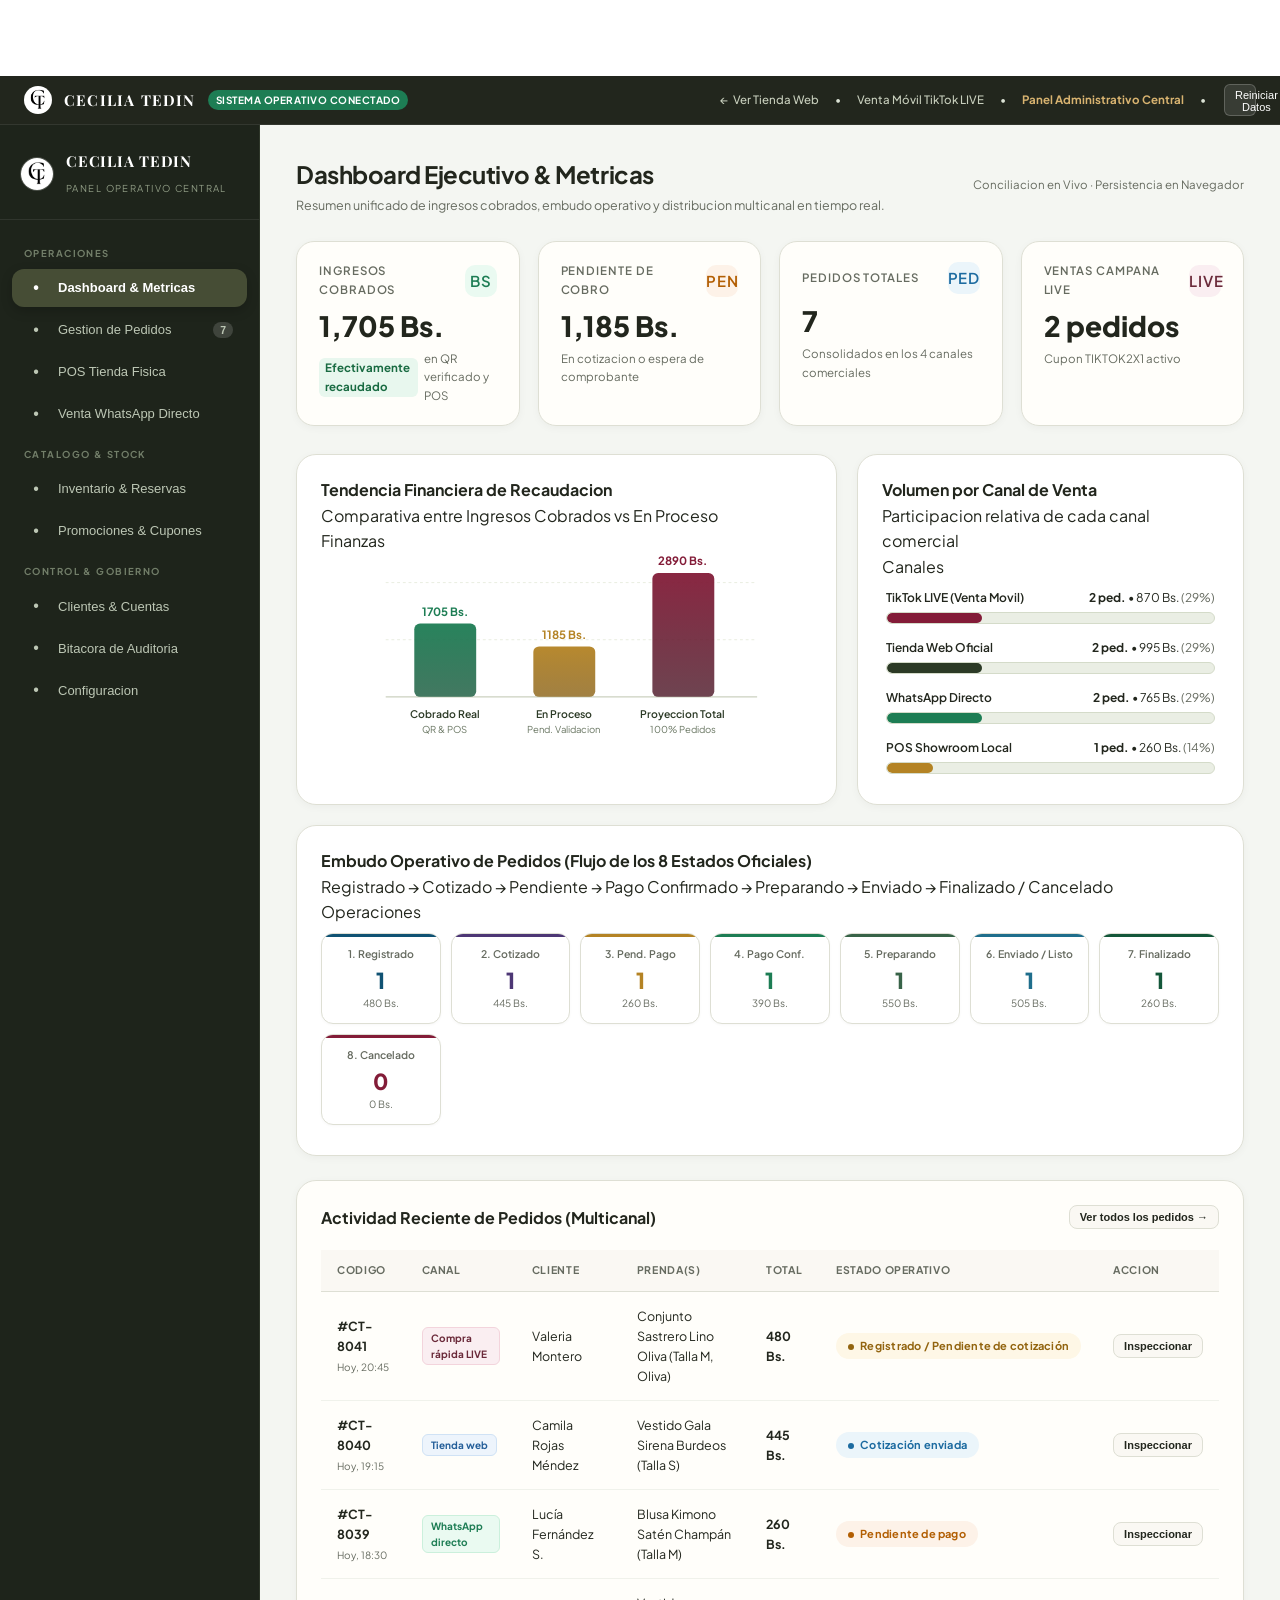
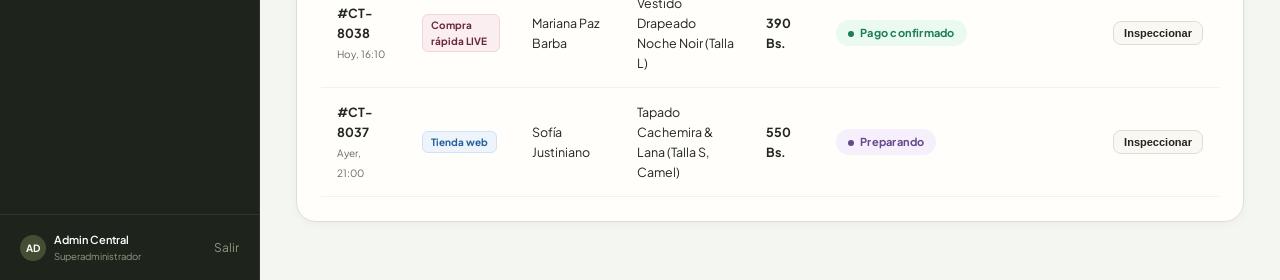
==== admin.html @ 628fce4a "feat: formalize multi-page architecture with dedicated storefront, TikTok LIVE mobile selling, enter" ====
<!DOCTYPE html>
<html lang="es">
<head>
  <meta charset="UTF-8">
  <meta name="viewport" content="width=device-width, initial-scale=1.0">
  <title>CECILIA TEDIN · Panel Administrativo & Punto de Venta POS</title>

  <!-- Estilos base originales de la marca -->
  <link rel="stylesheet" href="./CECILIA%20TEDIN%20LIVE%20%C2%B7%20Pedidos%20por%20WhatsApp_files/modern-elegance.css">

  <!-- Estilos de la Propuesta Integral -->
  <link rel="stylesheet" href="./proposal-styles.css">
</head>
<body style="background:var(--ct-bg);min-height:100vh;display:flex;flex-direction:column;margin:0;">

  <!-- ========================================================================
       BARRA SUPERIOR DE NAVEGACIÓN INSTITUCIONAL
       ======================================================================== -->
  <header class="top-portal-bar">
    <div style="display:flex;align-items:center;gap:12px;">
      <img src="./CECILIA%20TEDIN%20LIVE%20%C2%B7%20Pedidos%20por%20WhatsApp_files/57936c4e7aa42d4fdf61e33615a19e2525ccbde2e2fb24cf69b07554b99a0174.jpg" alt="Logo" style="width:28px;height:28px;border-radius:50%;object-fit:cover;">
      <span style="font-family:var(--font-serif);letter-spacing:0.08em;font-weight:700;color:#fff;font-size:15px;">CECILIA TEDIN</span>
      <span style="font-size:10px;background:#1d7d54;color:#fff;padding:2px 8px;border-radius:999px;font-weight:700;letter-spacing:0.05em;">SISTEMA OPERATIVO CONECTADO</span>
    </div>

    <nav class="top-portal-links">
      <a href="index.html" class="top-portal-link">
        <span>&larr;</span> Ver Tienda Web
      </a>
      <span>&bull;</span>
      <a href="live.html" class="top-portal-link">
        Venta Móvil TikTok LIVE
      </a>
      <span>&bull;</span>
      <span class="top-portal-link active" style="color:#d8b370;font-weight:700;">
        Panel Administrativo Central
      </span>
      <span>&bull;</span>
      <button type="button" class="btn-dock-reset" onclick="window.CTApp.resetDemoData()" title="Reiniciar datos simulados" style="color:#fff;background:rgba(255,255,255,0.1);padding:4px 10px;border-radius:6px;border:1px solid rgba(255,255,255,0.2);cursor:pointer;font-size:11px;">
        Reiniciar Datos
      </button>
    </nav>
  </header>

  <!-- ========================================================================
       PANEL ADMINISTRATIVO FORMAL (BACKOFFICE INTEGRAL)
       ======================================================================== -->
  <div class="admin-wrapper" style="flex:1;">
    <!-- Sidebar Corporativo Formal -->
    <aside class="admin-sidebar">
      <div class="sidebar-header">
        <div class="admin-corp-logo">
          <img src="./CECILIA%20TEDIN%20LIVE%20%C2%B7%20Pedidos%20por%20WhatsApp_files/57936c4e7aa42d4fdf61e33615a19e2525ccbde2e2fb24cf69b07554b99a0174.jpg" alt="Logo">
          <div class="corp-titles">
            <h2>CECILIA TEDIN</h2>
            <span>Panel Operativo Central</span>
          </div>
        </div>
      </div>

      <nav class="admin-nav-menu">
        <div class="nav-section-title">Operaciones</div>
        <button class="admin-nav-item active" data-tab="dashboard" onclick="window.CTApp.switchAdminTab('dashboard', this)">
          <span class="nav-icon">&bull;</span>
          <span>Dashboard & Metricas</span>
        </button>
        <button class="admin-nav-item" data-tab="orders" onclick="window.CTApp.switchAdminTab('orders', this)">
          <span class="nav-icon">&bull;</span>
          <span>Gestion de Pedidos</span>
          <span class="nav-count" id="admin-sidebar-order-count">7</span>
        </button>
        <button class="admin-nav-item" data-tab="pos" onclick="window.CTApp.switchAdminTab('pos', this)">
          <span class="nav-icon">&bull;</span>
          <span>POS Tienda Fisica</span>
        </button>
        <button class="admin-nav-item" data-tab="manual-order" onclick="window.CTApp.switchAdminTab('manual-order', this)">
          <span class="nav-icon">&bull;</span>
          <span>Venta WhatsApp Directo</span>
        </button>

        <div class="nav-section-title">Catalogo & Stock</div>
        <button class="admin-nav-item" data-tab="inventory" onclick="window.CTApp.switchAdminTab('inventory', this)">
          <span class="nav-icon">&bull;</span>
          <span>Inventario & Reservas</span>
        </button>
        <button class="admin-nav-item" data-tab="promos" onclick="window.CTApp.switchAdminTab('promos', this)">
          <span class="nav-icon">&bull;</span>
          <span>Promociones & Cupones</span>
        </button>

        <div class="nav-section-title">Control & Gobierno</div>
        <button class="admin-nav-item" data-tab="customers" onclick="window.CTApp.switchAdminTab('customers', this)">
          <span class="nav-icon">&bull;</span>
          <span>Clientes & Cuentas</span>
        </button>
        <button class="admin-nav-item" data-tab="audit" onclick="window.CTApp.switchAdminTab('audit', this)">
          <span class="nav-icon">&bull;</span>
          <span>Bitacora de Auditoria</span>
        </button>
        <button class="admin-nav-item" data-tab="settings" onclick="window.CTApp.switchAdminTab('settings', this)">
          <span class="nav-icon">&bull;</span>
          <span>Configuracion</span>
        </button>
      </nav>

      <div class="sidebar-footer">
        <div class="user-badge">
          <div class="user-avatar">AD</div>
          <div>
            <div style="font-weight:600;color:#fff;">Admin Central</div>
            <div style="font-size:9.5px;color:#8f9b84;">Superadministrador</div>
          </div>
        </div>
        <span style="font-size:12px;cursor:pointer;color:#8f9b84;" onclick="window.location.href='index.html'" title="Ir a la Tienda">Salir</span>
      </div>
    </aside>

    <!-- Area de Contenido Principal -->
    <main class="admin-content-area">

      <!-- ====================================================================
           TAB 1: DASHBOARD EJECUTIVO & METRICAS CON GRAFICAS
           ==================================================================== -->
      <div id="admin-tab-dashboard" class="admin-view-tab active">
        <div class="admin-header-row">
          <div class="admin-page-title">
            <h2>Dashboard Ejecutivo & Metricas</h2>
            <p>Resumen unificado de ingresos cobrados, embudo operativo y distribucion multicanal en tiempo real.</p>
          </div>
          <div class="admin-header-actions">
            <span style="font-size:11.5px;color:var(--ct-muted);">Conciliacion en Vivo &middot; Persistencia en Navegador</span>
          </div>
        </div>

        <!-- Cuadricula de KPIs Ejecutivos -->
        <div class="kpi-grid">
          <div class="kpi-card">
            <div class="kpi-title-row">
              <span>Ingresos Cobrados</span>
              <span class="kpi-icon-pill green">Bs</span>
            </div>
            <div class="kpi-value" id="kpi-ingresos-cobrados">0 Bs.</div>
            <div class="kpi-subtext">
              <span class="tag-badge success">Efectivamente recaudado</span> en QR verificado y POS
            </div>
          </div>

          <div class="kpi-card">
            <div class="kpi-title-row">
              <span>Pendiente de Cobro</span>
              <span class="kpi-icon-pill amber">PEN</span>
            </div>
            <div class="kpi-value" id="kpi-ingresos-pendientes">0 Bs.</div>
            <div class="kpi-subtext">
              En cotizacion o espera de comprobante
            </div>
          </div>

          <div class="kpi-card">
            <div class="kpi-title-row">
              <span>Pedidos Totales</span>
              <span class="kpi-icon-pill blue">PED</span>
            </div>
            <div class="kpi-value" id="kpi-total-pedidos">0</div>
            <div class="kpi-subtext">
              Consolidados en los 4 canales comerciales
            </div>
          </div>

          <div class="kpi-card">
            <div class="kpi-title-row">
              <span>Ventas Campana LIVE</span>
              <span class="kpi-icon-pill wine">LIVE</span>
            </div>
            <div class="kpi-value" id="kpi-ventas-live">0 pedidos</div>
            <div class="kpi-subtext">
              Cupon TIKTOK2X1 activo
            </div>
          </div>
        </div>

        <!-- Seccion de Graficas Visuales Ejecutivas -->
        <div class="admin-charts-grid">
          <!-- Grafica 1: Tendencia de Ingresos -->
          <div class="chart-card">
            <div class="chart-header">
              <div>
                <h4>Tendencia Financiera de Recaudacion</h4>
                <div class="chart-subtitle">Comparativa entre Ingresos Cobrados vs En Proceso</div>
              </div>
              <span class="chart-badge">Finanzas</span>
            </div>
            <div id="chart-revenue-trend" class="chart-container">
              <!-- Renderizado SVG dinamico -->
            </div>
          </div>

          <!-- Grafica 2: Distribucion por Canal -->
          <div class="chart-card">
            <div class="chart-header">
              <div>
                <h4>Volumen por Canal de Venta</h4>
                <div class="chart-subtitle">Participacion relativa de cada canal comercial</div>
              </div>
              <span class="chart-badge">Canales</span>
            </div>
            <div id="chart-channel-distribution" class="chart-container">
              <!-- Renderizado SVG dinamico -->
            </div>
          </div>

          <!-- Grafica 3: Embudo de los 8 Estados -->
          <div class="chart-card" style="grid-column: 1 / -1;">
            <div class="chart-header">
              <div>
                <h4>Embudo Operativo de Pedidos (Flujo de los 8 Estados Oficiales)</h4>
                <div class="chart-subtitle">Registrado &rarr; Cotizado &rarr; Pendiente &rarr; Pago Confirmado &rarr; Preparando &rarr; Enviado &rarr; Finalizado / Cancelado</div>
              </div>
              <span class="chart-badge">Operaciones</span>
            </div>
            <div id="chart-operational-funnel" class="chart-container" style="min-height: 180px;">
              <!-- Renderizado SVG dinamico -->
            </div>
          </div>
        </div>

        <!-- Tabla de Pedidos Recientes -->
        <div class="admin-card-container">
          <div class="card-header-bar">
            <h3>Actividad Reciente de Pedidos (Multicanal)</h3>
            <button class="btn-tbl-action" onclick="window.CTApp.switchAdminTab('orders', document.querySelector('.admin-nav-item[data-tab=orders]'))">
              Ver todos los pedidos &rarr;
            </button>
          </div>

          <div class="formal-table-wrap">
            <table class="formal-table">
              <thead>
                <tr>
                  <th>Codigo</th>
                  <th>Canal</th>
                  <th>Cliente</th>
                  <th>Prenda(s)</th>
                  <th>Total</th>
                  <th>Estado Operativo</th>
                  <th>Accion</th>
                </tr>
              </thead>
              <tbody id="dashboard-recent-orders-tbody">
                <!-- Renderizado dinamico -->
              </tbody>
            </table>
          </div>
        </div>
      </div>

      <!-- ====================================================================
           TAB 2: GESTION FORMAL DE PEDIDOS (8 ESTADOS)
           ==================================================================== -->
      <div id="admin-tab-orders" class="admin-view-tab">
        <div class="admin-header-row">
          <div class="admin-page-title">
            <h2>Gestion Centralizada de Pedidos</h2>
            <p>Flujo completo de los 8 estados oficiales del documento con verificacion de pagos QR y bitacora.</p>
          </div>
        </div>

        <div class="admin-card-container">
          <div class="card-header-bar">
            <div class="table-filter-tabs">
              <button class="tbl-tab-btn active" onclick="window.CTApp.filterAdminOrders('all', this)">Todos los Canales</button>
              <button class="tbl-tab-btn" onclick="window.CTApp.filterAdminOrders('live', this)">TikTok LIVE</button>
              <button class="tbl-tab-btn" onclick="window.CTApp.filterAdminOrders('web', this)">Tienda Web</button>
              <button class="tbl-tab-btn" onclick="window.CTApp.filterAdminOrders('whatsapp', this)">WhatsApp Directo</button>
              <button class="tbl-tab-btn" onclick="window.CTApp.filterAdminOrders('pos', this)">POS Local</button>
            </div>
          </div>

          <div class="formal-table-wrap">
            <table class="formal-table">
              <thead>
                <tr>
                  <th>Codigo / Fecha</th>
                  <th>Canal</th>
                  <th>Cliente & Telefono</th>
                  <th>Prendas & Modalidad</th>
                  <th>Total / Cupon</th>
                  <th>Estado Actual</th>
                  <th>Gestion</th>
                </tr>
              </thead>
              <tbody id="admin-orders-tbody">
                <!-- Renderizado dinamico -->
              </tbody>
            </table>
          </div>
        </div>
      </div>

      <!-- ====================================================================
           TAB 3: MODULO POS (TIENDA FISICA & CAJA MOSTRADOR)
           ==================================================================== -->
      <div id="admin-tab-pos" class="admin-view-tab">
        <div class="admin-header-row">
          <div class="admin-page-title">
            <h2>Punto de Venta Presencial (POS)</h2>
            <p>Cobro agil en mostrador con calculo automatico de cambio, descuento inmediato de stock y emision de comprobante termico.</p>
          </div>
        </div>

        <div class="pos-layout">
          <div class="pos-products-panel">
            <!-- Barra de Busqueda POS -->
            <div class="pos-search-bar">
              <input type="text" id="pos-search-input" class="pos-search-input" placeholder="Buscar prenda por nombre o SKU..." oninput="window.CTApp.onPOSSearch(this.value)">
            </div>

            <!-- Filtro de Categorias POS -->
            <div class="pos-categories-pills" id="pos-category-pills">
              <button type="button" class="pos-cat-pill active" onclick="window.CTApp.filterPOSCategory('all', this)">Todos</button>
              <button type="button" class="pos-cat-pill" onclick="window.CTApp.filterPOSCategory('gala', this)">Alta Costura</button>
              <button type="button" class="pos-cat-pill" onclick="window.CTApp.filterPOSCategory('sastreria', this)">Sastreria</button>
              <button type="button" class="pos-cat-pill" onclick="window.CTApp.filterPOSCategory('satens', this)">Blusas</button>
              <button type="button" class="pos-cat-pill" onclick="window.CTApp.filterPOSCategory('abrigos', this)">Abrigos</button>
            </div>

            <!-- Cuadricula de Prendas Disponibles -->
            <div class="pos-grid-items" id="pos-grid-items">
              <!-- Renderizado dinamico -->
            </div>
          </div>

          <!-- Panel de Registro & Cobro POS -->
          <div class="pos-register-panel">
            <h3 style="font-size:16px;font-weight:700;margin-bottom:4px;">Caja Mostrador Showroom</h3>
            <div style="font-size:11px;color:var(--ct-muted);margin-bottom:12px;">Turno: Principal &middot; Cajero: Carlos M. &middot; Moneda: BOB</div>

            <div class="pos-cart-list" id="pos-cart-list">
              <!-- Items en caja -->
            </div>

            <div style="border-top:1px solid var(--ct-line);padding-top:14px;margin-top:auto;">
              <div style="display:flex;justify-content:space-between;margin-bottom:6px;font-size:13px;">
                <span>Subtotal:</span>
                <span id="pos-subtotal-val">0 Bs.</span>
              </div>
              <div style="display:flex;justify-content:space-between;margin-bottom:14px;font-size:22px;font-weight:800;color:var(--ct-ink);">
                <span>Total a Cobrar:</span>
                <span id="pos-total-val" style="color:var(--ct-wine)">0 Bs.</span>
              </div>

              <!-- Metodos de Pago -->
              <div style="font-size:11px;font-weight:700;text-transform:uppercase;margin-bottom:8px;color:var(--ct-muted);">Medio de Pago:</div>
              <div class="pos-pay-methods">
                <button type="button" class="pos-pay-btn active" onclick="window.CTApp.setPOSPayment('qr', this)">QR Simple</button>
                <button type="button" class="pos-pay-btn" onclick="window.CTApp.setPOSPayment('efectivo', this)">Efectivo</button>
                <button type="button" class="pos-pay-btn" onclick="window.CTApp.setPOSPayment('tarjeta', this)">Tarjeta</button>
              </div>

              <!-- Calculadora de Cambio en Efectivo -->
              <div class="pos-change-calculator" id="pos-change-calculator" style="display:none;">
                <div class="calc-row">
                  <label for="pos-cash-input">Efectivo Recibido (Bs.):</label>
                  <input type="number" id="pos-cash-input" placeholder="0" oninput="window.CTApp.onPOSCashInput(this.value)">
                </div>
                <div class="calc-row">
                  <span>Cambio a Devolver:</span>
                  <strong class="change-amount" id="pos-change-val">0.00 Bs.</strong>
                </div>
              </div>

              <button class="btn-pos-charge" style="width:100%;margin-top:12px;" onclick="window.CTApp.chargePOS()">
                Cobrar y Emitir Comprobante
              </button>
            </div>
          </div>
        </div>
      </div>

      <!-- ====================================================================
           TAB 4: PEDIDO MANUAL (WHATSAPP DIRECTO)
           ==================================================================== -->
      <div id="admin-tab-manual-order" class="admin-view-tab">
        <div class="admin-header-row">
          <div class="admin-page-title">
            <h2>Registrar Venta Directa de WhatsApp</h2>
            <p>Formulario para que el personal de atencion registre ventas acordadas por chat sin pasar por la web.</p>
          </div>
        </div>

        <div class="admin-card-container" style="max-width:760px;">
          <div style="display:grid;grid-template-columns:1fr 1fr;gap:18px;">
            <div class="form-group-field">
              <label>Nombre del Cliente *</label>
              <input type="text" id="manual-customer-name" value="Mariana Hurtado" placeholder="Nombre completo">
            </div>
            <div class="form-group-field">
              <label>Telefono WhatsApp *</label>
              <input type="tel" id="manual-customer-phone" value="+591 71098765" placeholder="+591 ...">
            </div>
          </div>

          <div class="form-group-field">
            <label>Seleccionar Prenda del Catalogo</label>
            <select id="manual-product-select" class="form-group-field" style="width:100%;padding:12px;border-radius:14px;border:1px solid var(--ct-line);background:#fff;">
              <option value="2">Conjunto Sastrero Lino Oliva - 480 Bs.</option>
              <option value="1">Vestido Gala Sirena Burdeos - 420 Bs.</option>
              <option value="3">Blusa Kimono Saten Champan - 260 Bs.</option>
              <option value="4">Vestido Drapeado Noche Noir - 390 Bs.</option>
              <option value="5">Tapado Cachemira & Lana - 550 Bs.</option>
            </select>
          </div>

          <div style="display:grid;grid-template-columns:1fr 1fr;gap:18px;">
            <div class="form-group-field">
              <label>Modalidad de Entrega</label>
              <select id="manual-delivery-type" style="width:100%;padding:12px;border-radius:14px;border:1px solid var(--ct-line);background:#fff;">
                <option value="Delivery a Domicilio (Cotizado Bs. 25)">Delivery a Domicilio (+25 Bs.)</option>
                <option value="Retiro en Showroom Local">Retiro en Showroom Local (Gratis)</option>
              </select>
            </div>
            <div class="form-group-field">
              <label>Direccion / Zona</label>
              <input type="text" id="manual-delivery-address" value="Condominio La Casona, Apto 3B" placeholder="Zona, direccion o referencias">
            </div>
          </div>

          <div style="margin-top:20px;display:flex;justify-content:flex-end;">
            <button class="btn-primary-ct" onclick="window.CTApp.createManualWhatsAppOrder()">
              Crear Pedido Manual y Asignar Reserva
            </button>
          </div>
        </div>
      </div>

      <!-- ====================================================================
           TAB 5: INVENTARIO & RESERVAS MULTIVARIANTE
           ==================================================================== -->
      <div id="admin-tab-inventory" class="admin-view-tab">
        <div class="admin-header-row">
          <div class="admin-page-title">
            <h2>Control de Inventario & Reservas</h2>
            <p>Cumple la regla de consistencia: <strong>Stock Vendible = Stock Fisico - Reservas Temporales</strong>.</p>
          </div>
        </div>

        <div class="admin-card-container">
          <div class="formal-table-wrap">
            <table class="formal-table">
              <thead>
                <tr>
                  <th>SKU Base</th>
                  <th>Prenda & Categoria</th>
                  <th>Tallas</th>
                  <th>Precio</th>
                  <th>Stock Fisico</th>
                  <th>Reserva Temporal</th>
                  <th>Stock Vendible</th>
                  <th>Accion</th>
                </tr>
              </thead>
              <tbody id="inventory-table-tbody">
                <!-- Renderizado dinamico -->
              </tbody>
            </table>
          </div>
        </div>
      </div>

      <!-- ====================================================================
           TAB 6: CLIENTES & ACTIVACION PROGRESIVA
           ==================================================================== -->
      <div id="admin-tab-customers" class="admin-view-tab">
        <div class="admin-header-row">
          <div class="admin-page-title">
            <h2>Directorio de Clientes Unificado</h2>
            <p>Historial multicanal con invitaciones de activacion de cuenta por correo verificado.</p>
          </div>
        </div>

        <div class="admin-card-container">
          <div class="formal-table-wrap">
            <table class="formal-table">
              <thead>
                <tr>
                  <th>Nombre</th>
                  <th>Telefono</th>
                  <th>Ciudad</th>
                  <th>Historial</th>
                  <th>Total Gastado</th>
                  <th>Estado de Cuenta</th>
                  <th>Accion</th>
                </tr>
              </thead>
              <tbody id="customers-table-tbody">
                <!-- Renderizado dinamico -->
              </tbody>
            </table>
          </div>
        </div>
      </div>

      <!-- ====================================================================
           TAB 7: PROMOCIONES & CUPONES LIVE
           ==================================================================== -->
      <div id="admin-tab-promos" class="admin-view-tab">
        <div class="admin-header-row">
          <div class="admin-page-title">
            <h2>Gestion de Campanas & Cupones LIVE</h2>
            <p>Configuracion de promociones 2x1 combinables y cupones de transmision en vivo.</p>
          </div>
        </div>

        <div class="admin-card-container" style="max-width:820px;">
          <div style="background:var(--ct-cream);padding:20px;border-radius:16px;border:1px solid var(--ct-line);margin-bottom:20px;">
            <div style="display:flex;justify-content:space-between;align-items:center;margin-bottom:12px;">
              <div>
                <strong style="font-family:var(--font-mono);font-size:18px;color:var(--ct-wine)">TIKTOK2X1</strong>
                <span class="status-pill status-pago-confirmado" style="margin-left:10px;">Campana Activa</span>
              </div>
              <button class="btn-tbl-action" onclick="alert('Campana pausada temporalmente.')">Pausar Cupon</button>
            </div>
            <p style="font-size:12.5px;color:var(--ct-muted);line-height:1.6;">
              <strong>Regla de negocio oficial:</strong> Descuenta automaticamente el articulo elegible de menor precio cuando el cliente compra 2 prendas, o aplica descuento proporcional en compra rapida.
            </p>
            <div style="display:flex;gap:24px;margin-top:14px;font-size:12px;">
              <span>Canjes Realizados: <strong>14</strong></span>
              <span>Limite de Usos: <strong>50</strong></span>
              <span>Vigencia: <strong>Durante Transmision LIVE</strong></span>
            </div>
          </div>
        </div>
      </div>

      <!-- ====================================================================
           TAB 8: BITACORA DE AUDITORIA INMUTABLE
           ==================================================================== -->
      <div id="admin-tab-audit" class="admin-view-tab">
        <div class="admin-header-row">
          <div class="admin-page-title">
            <h2>Bitacora de Auditoria del Sistema</h2>
            <p>Registro inmutable de trazabilidad: cobros QR, ajustes de inventario, descuentos y cambios de estado.</p>
          </div>
        </div>

        <div class="admin-card-container">
          <div class="formal-table-wrap">
            <table class="formal-table">
              <thead>
                <tr>
                  <th>Fecha / Hora</th>
                  <th>Usuario Responsable</th>
                  <th>Modulo</th>
                  <th>Accion Registrada</th>
                  <th>Detalle de Auditoria</th>
                </tr>
              </thead>
              <tbody id="audit-table-tbody">
                <!-- Renderizado dinamico -->
              </tbody>
            </table>
          </div>
        </div>
      </div>

      <!-- ====================================================================
           TAB 9: CONFIGURACION GENERAL
           ==================================================================== -->
      <div id="admin-tab-settings" class="admin-view-tab">
        <div class="admin-header-row">
          <div class="admin-page-title">
            <h2>Configuracion del Negocio</h2>
            <p>Parametros operativos de la tienda, tiempos de reserva y WhatsApp oficial.</p>
          </div>
        </div>

        <div class="admin-card-container" style="max-width:760px;">
          <div class="form-group-field">
            <label>Nombre Comercial</label>
            <input type="text" value="Cecilia Tedin Live" readonly>
          </div>
          <div class="form-group-field">
            <label>WhatsApp Oficial de Ventas</label>
            <input type="text" value="+591 70000000">
          </div>
          <div class="form-group-field">
            <label>Tiempo de Reserva Temporal para Pedidos Pendientes</label>
            <input type="text" value="45 Minutos">
          </div>
          <div class="form-group-field">
            <label>Tarifa Base de Delivery Cotizado</label>
            <input type="text" value="25 Bs.">
          </div>
          <button class="btn-primary-ct" onclick="alert('Configuracion guardada exitosamente.')">Guardar Cambios</button>
        </div>
      </div>

    </main>
  </div>

  <!-- ========================================================================
       MODALES Y DRAWERS GLOBALES DEL BACKOFFICE
       ======================================================================== -->

  <!-- Modal de Inspeccion de Pedido en Admin -->
  <div id="order-inspector-modal" class="modal-overlay" onclick="if(event.target===this) window.CTApp.closeOrderInspector()"></div>

  <!-- Modal de Comprobante Termico POS -->
  <div id="pos-receipt-modal" class="modal-overlay" onclick="if(event.target===this) window.CTApp.closePOSReceipt()"></div>

  <!-- Bandeja de Notificaciones Toast -->
  <div id="toast-shelf" class="toast-shelf"></div>

  <!-- Scripts -->
  <script src="./CECILIA%20TEDIN%20LIVE%20%C2%B7%20Pedidos%20por%20WhatsApp_files/modern-elegance.js"></script>
  <script src="./app.js"></script>
</body>
</html>
---- proposal-styles.css ----
/* ==========================================================================
   CECILIA TEDIN - PROPUESTA INTEGRAL DE E-COMMERCE & SISTEMA ADMINISTRATIVO
   Estilos de presentación interactiva (Modo Diapositivas / 3 Ventanas)
   Complementa y respeta la estética base de modern-elegance.css
   ========================================================================== */

@import url('https://fonts.googleapis.com/css2?family=Plus+Jakarta+Sans:wght@300;400;500;600;700;800&family=Playfair+Display:ital,wght@0,400;0,600;0,700;1,400;1,600&family=JetBrains+Mono:wght@400;500;600&display=swap');

:root {
  --font-serif: 'Playfair Display', Georgia, serif;
  --font-sans: 'Plus Jakarta Sans', system-ui, -apple-system, sans-serif;
  --font-mono: 'JetBrains Mono', monospace;

  /* Paleta Corporativa & Brand de Cecilia Tedin */
  --ct-cream: #faf8f3;
  --ct-cream-warm: #f4efe6;
  --ct-surface: #fffefa;
  --ct-ink: #22261d;
  --ct-ink-deep: #161a12;
  --ct-olive: #464d35;
  --ct-olive-light: #5a6344;
  --ct-olive-soft: #edf0e4;
  --ct-wine: #6a2939;
  --ct-wine-dark: #501d29;
  --ct-wine-soft: #faeef1;
  --ct-muted: #666b60;
  --ct-line: #dedfd4;
  --ct-line-dark: #c4c7b8;
  
  /* Estados Operativos de Pedidos */
  --status-registrado: #92640f;
  --status-registrado-bg: #fef7e6;
  --status-cotizado: #1c6ba0;
  --status-cotizado-bg: #ebf5fa;
  --status-pendiente-pago: #b25e02;
  --status-pendiente-pago-bg: #fdf2e8;
  --status-pago-confirmado: #1d7d54;
  --status-pago-confirmado-bg: #eafaf1;
  --status-preparando: #66488d;
  --status-preparando-bg: #f5f0fb;
  --status-enviado: #245e99;
  --status-enviado-bg: #edf4fc;
  --status-finalizado: #196b42;
  --status-finalizado-bg: #e8f7ee;
  --status-cancelado: #96222b;
  --status-cancelado-bg: #fdebed;

  /* Sombras y elevaciones */
  --shadow-sm: 0 2px 8px rgba(34, 38, 29, 0.04);
  --shadow-md: 0 8px 24px rgba(34, 38, 29, 0.07);
  --shadow-lg: 0 16px 42px rgba(34, 38, 29, 0.12);
  --shadow-floating: 0 24px 60px rgba(34, 38, 29, 0.18);
  --radius-pill: 999px;
  --radius-lg: 24px;
  --radius-md: 16px;
  --radius-sm: 10px;
}

/* Reset y base */
* {
  box-sizing: border-box;
  margin: 0;
  padding: 0;
}

body {
  font-family: var(--font-sans);
  background: var(--ct-cream);
  color: var(--ct-ink);
  line-height: 1.6;
  overflow-x: hidden;
  padding-top: 76px; /* Para la barra de control fija */
}

/* ==========================================================================
   DOCK FLOTANTE INFERIOR (PARTES DEL SISTEMA / DEMO SWITCHER)
   ========================================================================== */
.demo-floating-dock {
  position: fixed;
  bottom: 22px;
  left: 50%;
  transform: translateX(-50%);
  background: rgba(22, 28, 20, 0.94);
  backdrop-filter: blur(18px);
  -webkit-backdrop-filter: blur(18px);
  border: 1px solid rgba(255, 255, 255, 0.16);
  border-radius: 999px;
  padding: 6px 10px;
  z-index: 9999;
  display: flex;
  align-items: center;
  gap: 6px;
  box-shadow: 0 16px 42px rgba(0, 0, 0, 0.4), 0 0 0 1px rgba(0, 0, 0, 0.25);
  transition: all 0.3s cubic-bezier(0.16, 1, 0.3, 1);
  user-select: none;
}

.demo-floating-dock:hover {
  background: rgba(18, 23, 16, 0.98);
  box-shadow: 0 20px 48px rgba(0, 0, 0, 0.5);
}

.dock-badge-label {
  font-family: var(--font-sans);
  font-size: 10px;
  font-weight: 700;
  text-transform: uppercase;
  letter-spacing: 0.15em;
  color: #a8b898;
  padding: 0 8px 0 10px;
  border-right: 1px solid rgba(255, 255, 255, 0.15);
  display: flex;
  align-items: center;
  gap: 6px;
  white-space: nowrap;
}

.dock-badge-label .dock-dot {
  width: 6px;
  height: 6px;
  border-radius: 50%;
  background: #6fe08f;
  box-shadow: 0 0 6px #6fe08f;
}

.switch-btn {
  display: inline-flex;
  align-items: center;
  gap: 8px;
  background: transparent;
  color: #c7cebc;
  border: none;
  padding: 8px 16px;
  border-radius: 999px;
  font-family: var(--font-sans);
  font-size: 12px;
  font-weight: 500;
  cursor: pointer;
  transition: all 0.2s ease;
  white-space: nowrap;
}

.switch-btn .key-hint {
  font-family: var(--font-mono);
  font-size: 9.5px;
  background: rgba(255, 255, 255, 0.14);
  padding: 1px 5px;
  border-radius: 4px;
  color: #e0e5d8;
}

.switch-btn:hover {
  color: #fff;
  background: rgba(255, 255, 255, 0.08);
}

.switch-btn.active {
  background: var(--ct-olive);
  color: #fff;
  font-weight: 600;
  box-shadow: 0 4px 14px rgba(70, 77, 53, 0.5);
}

.switch-btn.active.admin-btn {
  background: #2b3824;
  border: 1px solid rgba(255, 255, 255, 0.2);
}

.btn-dock-reset {
  background: rgba(255, 255, 255, 0.08);
  border: 1px solid rgba(255, 255, 255, 0.15);
  color: #d0d7c7;
  font-size: 13px;
  width: 32px;
  height: 32px;
  border-radius: 50%;
  cursor: pointer;
  display: grid;
  place-items: center;
  transition: all 0.25s ease;
  margin-left: 2px;
}

.btn-dock-reset:hover {
  background: rgba(255, 255, 255, 0.22);
  color: #fff;
  transform: rotate(180deg);
}

/* ==========================================================================
   BOTÓN FLOTANTE TIKTOK LIVE (PARTE INFERIOR)
   ========================================================================== */
.floating-tiktok-btn {
  position: fixed;
  bottom: 22px;
  right: 24px;
  z-index: 9998;
  display: flex;
  align-items: center;
  gap: 10px;
  background: linear-gradient(135deg, #46141e 0%, #631728 50%, #7d1c32 100%);
  color: #fff;
  border: 1px solid rgba(255, 120, 150, 0.35);
  border-radius: 999px;
  padding: 9px 18px 9px 13px;
  box-shadow:
    0 10px 28px rgba(99, 23, 40, 0.45),
    0 0 0 1px rgba(255, 255, 255, 0.12) inset;
  cursor: pointer;
  transition: all 0.3s cubic-bezier(0.16, 1, 0.3, 1);
  text-decoration: none;
  user-select: none;
}

.floating-tiktok-btn:hover {
  transform: translateY(-3px) scale(1.03);
  box-shadow:
    0 16px 36px rgba(99, 23, 40, 0.6),
    0 0 20px rgba(240, 96, 128, 0.4);
}

.floating-tiktok-btn:active {
  transform: translateY(0) scale(0.98);
}

.floating-live-dot {
  width: 9px;
  height: 9px;
  background: #ff2b52;
  border-radius: 50%;
  position: relative;
  box-shadow: 0 0 10px #ff2b52;
  animation: pulse-live-dot 1.5s infinite;
}

@keyframes pulse-live-dot {
  0% { transform: scale(0.9); box-shadow: 0 0 0 0 rgba(255, 43, 82, 0.7); }
  70% { transform: scale(1.15); box-shadow: 0 0 0 8px rgba(255, 43, 82, 0); }
  100% { transform: scale(0.9); box-shadow: 0 0 0 0 rgba(255, 43, 82, 0); }
}

.floating-live-text-block {
  display: flex;
  flex-direction: column;
  text-align: left;
  line-height: 1.15;
}

.floating-live-label {
  font-size: 9px;
  font-weight: 700;
  letter-spacing: 0.12em;
  color: #ffb8c6;
  text-transform: uppercase;
}

.floating-live-title {
  font-size: 12.5px;
  font-weight: 700;
  color: #fff;
  letter-spacing: 0.02em;
}

.floating-live-arrow {
  font-size: 13px;
  color: #ffd0da;
  transition: transform 0.2s;
}

.floating-tiktok-btn:hover .floating-live-arrow {
  transform: translateX(3px);
}

/* ==========================================================================
   ENCABEZADO DE LA TIENDA / DASHBOARD PRINCIPAL (STOREFRONT HEADER)
   ========================================================================== */
.storefront-header {
  position: sticky;
  top: 0;
  z-index: 500;
  background: rgba(250, 248, 243, 0.95);
  backdrop-filter: blur(16px);
  -webkit-backdrop-filter: blur(16px);
  border-bottom: 1px solid var(--ct-line);
  box-shadow: 0 4px 20px rgba(0, 0, 0, 0.04);
}

.header-announcement-strip {
  background: var(--ct-ink);
  color: #e5eade;
  font-size: 11px;
  padding: 7px 28px;
  display: flex;
  justify-content: space-between;
  align-items: center;
  border-bottom: 1px solid rgba(255, 255, 255, 0.08);
}

.announcement-left {
  display: flex;
  align-items: center;
  gap: 12px;
}

.announcement-badge {
  background: var(--ct-olive);
  color: #fff;
  font-size: 9px;
  font-weight: 700;
  padding: 2px 7px;
  border-radius: 4px;
  text-transform: uppercase;
  letter-spacing: 0.08em;
}

.announcement-right {
  display: flex;
  align-items: center;
  gap: 18px;
  color: #c2c9b8;
}

.announcement-link {
  color: inherit;
  text-decoration: none;
  transition: color 0.2s;
}

.announcement-link:hover {
  color: #fff;
}

.header-main-nav {
  max-width: 1440px;
  margin: 0 auto;
  padding: 12px 28px;
  display: flex;
  align-items: center;
  justify-content: space-between;
  gap: 20px;
}

.header-brand-block {
  display: flex;
  align-items: center;
  gap: 14px;
  text-decoration: none;
  color: inherit;
}

.header-brand-block img {
  width: 42px;
  height: 42px;
  border-radius: 50%;
  object-fit: cover;
  border: 1.5px solid var(--ct-olive);
}

.header-brand-titles h1 {
  font-family: var(--font-serif);
  font-size: 21px;
  font-weight: 700;
  letter-spacing: 0.08em;
  color: var(--ct-ink);
  line-height: 1.1;
  margin: 0;
}

.header-brand-titles small {
  display: block;
  font-size: 8.5px;
  letter-spacing: 0.28em;
  color: var(--ct-olive);
  font-weight: 700;
  text-transform: uppercase;
  margin-top: 2px;
}

.header-menu-links {
  display: flex;
  align-items: center;
  gap: 20px;
}

.header-nav-link {
  text-decoration: none;
  color: var(--ct-ink);
  font-size: 13px;
  font-weight: 500;
  position: relative;
  padding: 6px 0;
  transition: color 0.2s ease;
}

.header-nav-link:hover,
.header-nav-link.active {
  color: var(--ct-olive);
  font-weight: 600;
}

.header-nav-link::after {
  content: '';
  position: absolute;
  bottom: 0;
  left: 0;
  width: 0%;
  height: 2px;
  background: var(--ct-olive);
  transition: width 0.25s ease;
}

.header-nav-link:hover::after,
.header-nav-link.active::after {
  width: 100%;
}

.header-search-wrapper {
  position: relative;
  flex: 0 1 300px;
}

.header-search-input {
  width: 100%;
  padding: 8px 34px 8px 14px;
  border-radius: 999px;
  border: 1px solid var(--ct-line);
  background: #fff;
  font-size: 12px;
  font-family: var(--font-sans);
  color: var(--ct-ink);
  transition: all 0.25s ease;
}

.header-search-input:focus {
  outline: none;
  border-color: var(--ct-olive);
  box-shadow: 0 0 0 3px var(--ct-olive-soft);
}

.header-search-icon {
  position: absolute;
  right: 12px;
  top: 50%;
  transform: translateY(-50%);
  color: var(--ct-muted);
  pointer-events: none;
  font-size: 12px;
}

.header-actions-group {
  display: flex;
  align-items: center;
  gap: 10px;
}

.header-action-btn {
  background: #fff;
  border: 1px solid var(--ct-line);
  padding: 7px 14px;
  border-radius: 999px;
  font-size: 12px;
  font-weight: 600;
  color: var(--ct-ink);
  cursor: pointer;
  display: inline-flex;
  align-items: center;
  gap: 7px;
  transition: all 0.2s ease;
  white-space: nowrap;
}

.header-action-btn:hover {
  background: var(--ct-cream);
  border-color: #cbd4c0;
}

.header-cart-btn {
  background: var(--ct-ink);
  color: #fff;
  border-color: var(--ct-ink);
}

.header-cart-btn:hover {
  background: #252b1e;
  color: #fff;
}

.header-cart-badge {
  background: var(--ct-wine);
  color: #fff;
  font-size: 10px;
  font-weight: 700;
  padding: 2px 7px;
  border-radius: 10px;
}

/* Contenedor de Ventanas */
.proposal-window {
  display: none;
  opacity: 0;
  transition: opacity 0.35s ease;
  min-height: calc(100vh - 76px);
}

.proposal-window.active {
  display: block;
  opacity: 1;
  animation: fadeInWindow 0.35s ease forwards;
}

@keyframes fadeInWindow {
  from { opacity: 0; transform: translateY(6px); }
  to { opacity: 1; transform: translateY(0); }
}

/* ==========================================================================
   VENTANA 1: EXPERIENCIA DEL CLIENTE (LANDING & CATÁLOGO CURADO)
   ========================================================================== */
.client-hero-banner {
  background: linear-gradient(135deg, #e4ded2 0%, #ece7dc 50%, #dfd8cb 100%);
  border-radius: 36px;
  margin: 20px auto 30px;
  max-width: 1440px;
  width: calc(100% - 48px);
  display: grid;
  grid-template-columns: 1.15fr 0.85fr;
  align-items: center;
  overflow: hidden;
  box-shadow: var(--shadow-md);
  border: 1px solid #dcd7ca;
}

.hero-content {
  padding: 64px 50px 64px 70px;
}

.hero-tag {
  display: inline-flex;
  align-items: center;
  gap: 8px;
  background: rgba(70, 77, 53, 0.12);
  color: var(--ct-olive);
  padding: 6px 16px;
  border-radius: var(--radius-pill);
  font-size: 11px;
  font-weight: 700;
  text-transform: uppercase;
  letter-spacing: 0.16em;
  margin-bottom: 22px;
}

.hero-title {
  font-family: var(--font-serif);
  font-size: clamp(40px, 4.4vw, 68px);
  line-height: 1.05;
  color: var(--ct-ink);
  margin-bottom: 20px;
  font-weight: 600;
}

.hero-title em {
  font-style: italic;
  color: var(--ct-wine);
  font-weight: 400;
}

.hero-subtitle {
  font-size: 15px;
  line-height: 1.8;
  color: var(--ct-muted);
  max-width: 580px;
  margin-bottom: 34px;
}

.hero-button-group {
  display: flex;
  align-items: center;
  gap: 16px;
  flex-wrap: wrap;
}

.btn-primary-ct {
  background: var(--ct-olive);
  color: #fff;
  border: none;
  padding: 15px 32px;
  border-radius: var(--radius-pill);
  font-size: 13px;
  font-weight: 600;
  letter-spacing: 0.04em;
  cursor: pointer;
  transition: all 0.25s ease;
  display: inline-flex;
  align-items: center;
  gap: 10px;
  box-shadow: 0 6px 20px rgba(70, 77, 53, 0.28);
}

.btn-primary-ct:hover {
  background: var(--ct-olive-light);
  transform: translateY(-2px);
  box-shadow: 0 10px 26px rgba(70, 77, 53, 0.36);
}

.btn-secondary-live {
  background: var(--ct-wine);
  color: #fff;
  border: none;
  padding: 15px 28px;
  border-radius: var(--radius-pill);
  font-size: 13px;
  font-weight: 600;
  letter-spacing: 0.04em;
  cursor: pointer;
  transition: all 0.25s ease;
  display: inline-flex;
  align-items: center;
  gap: 10px;
  box-shadow: 0 6px 20px rgba(106, 41, 57, 0.28);
}

.btn-secondary-live:hover {
  background: var(--ct-wine-dark);
  transform: translateY(-2px);
  box-shadow: 0 10px 26px rgba(106, 41, 57, 0.36);
}

.hero-media-wrap {
  height: 580px;
  position: relative;
  overflow: hidden;
  display: flex;
  justify-content: center;
  align-items: center;
  background: #ded9cd;
}

.hero-media-wrap img {
  width: 100%;
  height: 100%;
  object-fit: cover;
  object-position: center 20%;
}

.hero-floating-card {
  position: absolute;
  bottom: 28px;
  left: 28px;
  background: rgba(255, 255, 255, 0.92);
  backdrop-filter: blur(12px);
  padding: 14px 20px;
  border-radius: 20px;
  border: 1px solid rgba(255, 255, 255, 0.8);
  box-shadow: var(--shadow-md);
  display: flex;
  align-items: center;
  gap: 14px;
}

.hero-floating-card .badge-icon {
  width: 40px;
  height: 40px;
  border-radius: 50%;
  background: var(--ct-wine-soft);
  color: var(--ct-wine);
  display: grid;
  place-items: center;
  font-size: 18px;
}

.hero-floating-card .text-title {
  font-size: 11px;
  text-transform: uppercase;
  letter-spacing: 0.1em;
  color: var(--ct-muted);
}

.hero-floating-card .text-highlight {
  font-size: 14px;
  font-weight: 700;
  color: var(--ct-ink);
}

/* Barra de Pilares de la Propuesta */
.proposal-pillars-bar {
  max-width: 1440px;
  width: calc(100% - 48px);
  margin: 0 auto 40px;
  display: grid;
  grid-template-columns: repeat(4, 1fr);
  gap: 18px;
}

.pillar-item {
  background: var(--ct-surface);
  border: 1px solid var(--ct-line);
  padding: 22px 24px;
  border-radius: 22px;
  display: flex;
  align-items: flex-start;
  gap: 16px;
  box-shadow: var(--shadow-sm);
  transition: transform 0.25s ease, box-shadow 0.25s ease;
}

.pillar-item:hover {
  transform: translateY(-3px);
  box-shadow: var(--shadow-md);
  border-color: #cbd0be;
}

.pillar-icon {
  width: 44px;
  height: 44px;
  border-radius: 14px;
  background: var(--ct-olive-soft);
  color: var(--ct-olive);
  display: grid;
  place-items: center;
  font-family: var(--font-serif);
  font-size: 15px;
  font-weight: 700;
  letter-spacing: 0.04em;
  flex-shrink: 0;
}

.pillar-info h4 {
  font-size: 14px;
  font-weight: 700;
  color: var(--ct-ink);
  margin-bottom: 4px;
}

.pillar-info p {
  font-size: 12px;
  line-height: 1.5;
  color: var(--ct-muted);
}

/* Banner de Campaña LIVE Activa */
.live-campaign-strip {
  max-width: 1440px;
  width: calc(100% - 48px);
  margin: 0 auto 36px;
  background: linear-gradient(90deg, #323826 0%, #464d35 60%, #582132 100%);
  border-radius: 22px;
  padding: 16px 28px;
  color: #fff;
  display: flex;
  align-items: center;
  justify-content: space-between;
  box-shadow: var(--shadow-md);
}

.live-strip-left {
  display: flex;
  align-items: center;
  gap: 18px;
}

.live-badge-glow {
  background: #ff3355;
  color: #fff;
  font-size: 11px;
  font-weight: 800;
  letter-spacing: 0.12em;
  padding: 6px 14px;
  border-radius: var(--radius-pill);
  display: inline-flex;
  align-items: center;
  gap: 6px;
  box-shadow: 0 0 14px rgba(255, 51, 85, 0.6);
}

.live-strip-left p {
  font-size: 13.5px;
}

.live-strip-left strong {
  color: #ffe180;
  font-weight: 700;
}

.btn-open-quiz {
  background: #fff;
  color: var(--ct-ink);
  border: none;
  font-size: 12px;
  font-weight: 700;
  padding: 9px 20px;
  border-radius: var(--radius-pill);
  cursor: pointer;
  transition: all 0.2s;
  display: inline-flex;
  align-items: center;
  gap: 8px;
}

.btn-open-quiz:hover {
  background: #f0f3ea;
  transform: scale(1.03);
}

/* Catálogo Curado de Prendas */
.catalog-section {
  max-width: 1440px;
  width: calc(100% - 48px);
  margin: 0 auto 60px;
}

.catalog-header {
  display: flex;
  align-items: flex-end;
  justify-content: space-between;
  margin-bottom: 28px;
  border-bottom: 1px solid var(--ct-line);
  padding-bottom: 18px;
}

.catalog-header h3 {
  font-family: var(--font-serif);
  font-size: 32px;
  font-weight: 600;
  color: var(--ct-ink);
}

.catalog-header p {
  font-size: 13px;
  color: var(--ct-muted);
  margin-top: 4px;
}

/* Filtros Interactivos */
.filter-bar {
  display: flex;
  align-items: center;
  justify-content: space-between;
  gap: 16px;
  margin-bottom: 28px;
  flex-wrap: wrap;
}

.category-pills {
  display: flex;
  align-items: center;
  gap: 8px;
  flex-wrap: wrap;
}

.cat-pill {
  background: var(--ct-surface);
  border: 1px solid var(--ct-line);
  padding: 8px 18px;
  border-radius: var(--radius-pill);
  font-size: 12px;
  color: var(--ct-ink);
  cursor: pointer;
  transition: all 0.2s;
}

.cat-pill:hover {
  border-color: var(--ct-olive);
  background: var(--ct-olive-soft);
}

.cat-pill.active {
  background: var(--ct-olive);
  color: #fff;
  border-color: var(--ct-olive);
  font-weight: 600;
  box-shadow: 0 4px 10px rgba(70, 77, 53, 0.2);
}

.filter-actions {
  display: flex;
  align-items: center;
  gap: 12px;
}

.filter-select {
  background: var(--ct-surface);
  border: 1px solid var(--ct-line);
  border-radius: var(--radius-pill);
  padding: 8px 18px;
  font-size: 12px;
  color: var(--ct-ink);
  outline: none;
  cursor: pointer;
}

.btn-open-cart {
  position: relative;
  background: var(--ct-wine);
  color: #fff;
  border: none;
  padding: 9px 20px;
  border-radius: var(--radius-pill);
  font-size: 12.5px;
  font-weight: 600;
  cursor: pointer;
  display: inline-flex;
  align-items: center;
  gap: 8px;
  transition: all 0.2s;
  box-shadow: 0 4px 14px rgba(106, 41, 57, 0.25);
}

.btn-open-cart:hover {
  background: var(--ct-wine-dark);
}

.cart-count-badge {
  background: #fff;
  color: var(--ct-wine);
  font-size: 11px;
  font-weight: 800;
  width: 20px;
  height: 20px;
  border-radius: 50%;
  display: grid;
  place-items: center;
}

/* Grilla de Productos Curada */
.products-grid {
  display: grid;
  grid-template-columns: repeat(auto-fill, minmax(260px, 1fr));
  gap: 26px;
}

.product-card {
  background: var(--ct-surface);
  border: 1px solid var(--ct-line);
  border-radius: 24px;
  padding: 12px;
  transition: all 0.3s ease;
  position: relative;
  display: flex;
  flex-direction: column;
}

.product-card:hover {
  transform: translateY(-6px);
  box-shadow: var(--shadow-lg);
  border-color: #cbd1bf;
}

.card-img-wrap {
  width: 100%;
  height: 330px;
  border-radius: 18px;
  overflow: hidden;
  background: #eae6dd;
  position: relative;
}

.card-img-wrap img {
  width: 100%;
  height: 100%;
  object-fit: cover;
  transition: transform 0.6s cubic-bezier(0.2, 1, 0.3, 1);
}

.product-card:hover .card-img-wrap img {
  transform: scale(1.04);
}

.card-tag-badge {
  position: absolute;
  top: 12px;
  left: 12px;
  background: rgba(255, 255, 255, 0.9);
  backdrop-filter: blur(8px);
  padding: 4px 10px;
  border-radius: var(--radius-pill);
  font-size: 10px;
  font-weight: 700;
  text-transform: uppercase;
  letter-spacing: 0.08em;
  color: var(--ct-olive);
}

.card-tag-badge.badge-live {
  background: rgba(106, 41, 57, 0.9);
  color: #fff;
}

.card-content {
  padding: 14px 6px 4px;
  display: flex;
  flex-direction: column;
  flex: 1;
}

.card-category {
  font-size: 10.5px;
  text-transform: uppercase;
  letter-spacing: 0.1em;
  color: var(--ct-muted);
  margin-bottom: 4px;
}

.card-name {
  font-family: var(--font-serif);
  font-size: 19px;
  font-weight: 600;
  color: var(--ct-ink);
  line-height: 1.25;
  margin-bottom: 6px;
}

.card-price-row {
  display: flex;
  align-items: baseline;
  justify-content: space-between;
  margin-bottom: 12px;
}

.card-price {
  font-size: 17px;
  font-weight: 700;
  color: var(--ct-wine);
}

.card-stock-pill {
  font-size: 10.5px;
  padding: 2px 8px;
  border-radius: 10px;
  background: var(--ct-cream-warm);
  color: var(--ct-olive);
  font-weight: 600;
}

.card-stock-pill.low {
  background: #fdf2e8;
  color: #b25e02;
}

.swatches-row {
  display: flex;
  align-items: center;
  gap: 7px;
  margin-bottom: 14px;
}

.swatch-circle {
  width: 18px;
  height: 18px;
  border-radius: 50%;
  border: 1.5px solid #fff;
  box-shadow: 0 0 0 1px var(--ct-line);
  cursor: pointer;
  transition: transform 0.2s;
}

.swatch-circle:hover, .swatch-circle.active {
  transform: scale(1.18);
  box-shadow: 0 0 0 2px var(--ct-olive);
}

.card-actions {
  display: flex;
  gap: 8px;
  margin-top: auto;
  border-top: 1px solid #f0eee6;
  padding-top: 12px;
}

.btn-card-detail {
  flex: 1;
  background: var(--ct-cream-warm);
  color: var(--ct-ink);
  border: none;
  padding: 9px 12px;
  border-radius: var(--radius-pill);
  font-size: 11.5px;
  font-weight: 600;
  cursor: pointer;
  transition: all 0.2s;
}

.btn-card-detail:hover {
  background: #e7e2d6;
}

.btn-card-add {
  background: var(--ct-olive);
  color: #fff;
  border: none;
  padding: 9px 16px;
  border-radius: var(--radius-pill);
  font-size: 11.5px;
  font-weight: 600;
  cursor: pointer;
  transition: all 0.2s;
}

.btn-card-add:hover {
  background: var(--ct-olive-light);
}

/* ==========================================================================
   MODAL DE DETALLE DE PRODUCTO
   ========================================================================== */
.modal-overlay {
  position: fixed;
  inset: 0;
  background: rgba(22, 26, 18, 0.65);
  backdrop-filter: blur(8px);
  -webkit-backdrop-filter: blur(8px);
  z-index: 2000;
  display: none;
  place-items: center;
  padding: 20px;
}

.modal-overlay.active {
  display: grid;
}

.modal-box {
  background: var(--ct-surface);
  border-radius: 28px;
  max-width: 920px;
  width: 100%;
  max-height: 90vh;
  overflow-y: auto;
  box-shadow: var(--shadow-floating);
  border: 1px solid rgba(255, 255, 255, 0.8);
  position: relative;
  animation: modalPop 0.3s cubic-bezier(0.16, 1, 0.3, 1) forwards;
}

@keyframes modalPop {
  from { opacity: 0; transform: scale(0.96) translateY(10px); }
  to { opacity: 1; transform: scale(1) translateY(0); }
}

.btn-close-modal {
  position: absolute;
  top: 18px;
  right: 18px;
  width: 38px;
  height: 38px;
  border-radius: 50%;
  background: rgba(255, 255, 255, 0.9);
  border: 1px solid var(--ct-line);
  color: var(--ct-ink);
  font-size: 16px;
  cursor: pointer;
  display: grid;
  place-items: center;
  z-index: 10;
  transition: all 0.2s;
}

.btn-close-modal:hover {
  background: var(--ct-wine);
  color: #fff;
  border-color: var(--ct-wine);
}

.modal-grid {
  display: grid;
  grid-template-columns: 1fr 1fr;
}

.modal-media {
  height: 520px;
  background: #ede9df;
  border-radius: 28px 0 0 28px;
  overflow: hidden;
}

.modal-media img {
  width: 100%;
  height: 100%;
  object-fit: cover;
}

.modal-info {
  padding: 40px 36px;
  display: flex;
  flex-direction: column;
}

.modal-info .category {
  font-size: 11px;
  text-transform: uppercase;
  letter-spacing: 0.12em;
  color: var(--ct-muted);
  margin-bottom: 6px;
}

.modal-info h2 {
  font-family: var(--font-serif);
  font-size: 30px;
  color: var(--ct-ink);
  line-height: 1.2;
  margin-bottom: 12px;
}

.modal-price-box {
  display: flex;
  align-items: baseline;
  gap: 12px;
  margin-bottom: 18px;
}

.modal-price {
  font-size: 24px;
  font-weight: 700;
  color: var(--ct-wine);
}

.modal-stock-status {
  font-size: 11px;
  padding: 4px 10px;
  border-radius: var(--radius-pill);
  background: var(--ct-olive-soft);
  color: var(--ct-olive);
  font-weight: 600;
}

.modal-description {
  font-size: 13px;
  color: var(--ct-muted);
  line-height: 1.7;
  margin-bottom: 22px;
}

.size-selector-label {
  font-size: 11.5px;
  font-weight: 700;
  text-transform: uppercase;
  letter-spacing: 0.08em;
  margin-bottom: 8px;
  color: var(--ct-ink);
}

.sizes-grid {
  display: flex;
  gap: 8px;
  margin-bottom: 24px;
}

.size-btn {
  width: 44px;
  height: 44px;
  border-radius: 12px;
  border: 1px solid var(--ct-line);
  background: var(--ct-surface);
  font-size: 13px;
  font-weight: 600;
  color: var(--ct-ink);
  cursor: pointer;
  transition: all 0.2s;
}

.size-btn:hover {
  border-color: var(--ct-olive);
  background: var(--ct-olive-soft);
}

.size-btn.active {
  background: var(--ct-olive);
  color: #fff;
  border-color: var(--ct-olive);
  box-shadow: 0 4px 12px rgba(70, 77, 53, 0.25);
}

.modal-actions {
  display: flex;
  gap: 12px;
  margin-top: auto;
}

/* ==========================================================================
   CARRITO LATERAL (DRAWER)
   ========================================================================== */
.cart-drawer-overlay {
  position: fixed;
  inset: 0;
  background: rgba(22, 26, 18, 0.55);
  backdrop-filter: blur(4px);
  z-index: 2100;
  display: none;
  justify-content: flex-end;
}

.cart-drawer-overlay.active {
  display: flex;
}

.cart-drawer {
  width: 460px;
  max-width: 100%;
  height: 100vh;
  background: var(--ct-surface);
  box-shadow: -10px 0 40px rgba(0, 0, 0, 0.15);
  display: flex;
  flex-direction: column;
  padding: 32px 28px;
  position: relative;
  animation: slideDrawer 0.3s ease forwards;
}

@keyframes slideDrawer {
  from { transform: translateX(100%); }
  to { transform: translateX(0); }
}

.cart-drawer-header {
  display: flex;
  align-items: center;
  justify-content: space-between;
  margin-bottom: 24px;
  padding-bottom: 16px;
  border-bottom: 1px solid var(--ct-line);
}

.cart-drawer-header h3 {
  font-family: var(--font-serif);
  font-size: 24px;
  color: var(--ct-ink);
}

.cart-items-list {
  flex: 1;
  overflow-y: auto;
  display: flex;
  flex-direction: column;
  gap: 16px;
  padding-right: 4px;
}

.cart-item-row {
  display: grid;
  grid-template-columns: 70px 1fr auto;
  gap: 14px;
  align-items: center;
  background: var(--ct-cream);
  padding: 10px;
  border-radius: 16px;
  border: 1px solid var(--ct-line);
}

.cart-item-img {
  width: 70px;
  height: 85px;
  border-radius: 12px;
  overflow: hidden;
}

.cart-item-img img {
  width: 100%;
  height: 100%;
  object-fit: cover;
}

.cart-item-details h4 {
  font-family: var(--font-serif);
  font-size: 15px;
  font-weight: 600;
  line-height: 1.2;
}

.cart-item-details .item-meta {
  font-size: 11px;
  color: var(--ct-muted);
  margin: 3px 0;
}

.cart-item-details .item-price {
  font-size: 13.5px;
  font-weight: 700;
  color: var(--ct-wine);
}

.btn-remove-item {
  background: none;
  border: none;
  color: #a8ada2;
  cursor: pointer;
  padding: 6px;
  border-radius: 50%;
  transition: all 0.2s;
}

.btn-remove-item:hover {
  color: var(--ct-wine);
  background: var(--ct-wine-soft);
}

/* Sección de Cupones y Entrega en Carrito */
.cart-extra-section {
  margin-top: 18px;
  padding-top: 16px;
  border-top: 1px solid var(--ct-line);
}

.coupon-box {
  display: flex;
  gap: 8px;
  margin-bottom: 14px;
}

.coupon-input {
  flex: 1;
  border: 1px solid var(--ct-line);
  border-radius: var(--radius-pill);
  padding: 8px 14px;
  font-size: 12px;
  text-transform: uppercase;
  letter-spacing: 0.05em;
  outline: none;
}

.btn-apply-coupon {
  background: var(--ct-olive);
  color: #fff;
  border: none;
  padding: 8px 16px;
  border-radius: var(--radius-pill);
  font-size: 11.5px;
  font-weight: 600;
  cursor: pointer;
}

.delivery-options-title {
  font-size: 11px;
  font-weight: 700;
  text-transform: uppercase;
  letter-spacing: 0.08em;
  color: var(--ct-ink);
  margin-bottom: 8px;
}

.delivery-pills {
  display: grid;
  grid-template-columns: 1fr 1fr;
  gap: 8px;
  margin-bottom: 14px;
}

.delivery-pill-btn {
  border: 1px solid var(--ct-line);
  background: var(--ct-surface);
  border-radius: 12px;
  padding: 9px;
  text-align: center;
  font-size: 11.5px;
  cursor: pointer;
  transition: all 0.2s;
}

.delivery-pill-btn.active {
  border-color: var(--ct-olive);
  background: var(--ct-olive-soft);
  color: var(--ct-olive);
  font-weight: 700;
}

/* Resumen y Totales */
.cart-totals {
  background: var(--ct-cream);
  padding: 14px 16px;
  border-radius: 16px;
  margin-top: 10px;
}

.total-row {
  display: flex;
  justify-content: space-between;
  font-size: 12.5px;
  color: var(--ct-muted);
  margin-bottom: 6px;
}

.total-row.final {
  border-top: 1px solid var(--ct-line);
  padding-top: 8px;
  margin-top: 8px;
  font-size: 16px;
  font-weight: 800;
  color: var(--ct-ink);
}

.total-row.final strong {
  color: var(--ct-wine);
}

.btn-checkout-whatsapp {
  width: 100%;
  background: #25d366;
  color: #fff;
  border: none;
  padding: 14px;
  border-radius: var(--radius-pill);
  font-size: 13.5px;
  font-weight: 700;
  cursor: pointer;
  margin-top: 14px;
  display: flex;
  align-items: center;
  justify-content: center;
  gap: 8px;
  box-shadow: 0 6px 18px rgba(37, 211, 102, 0.3);
  transition: all 0.2s;
}

.btn-checkout-whatsapp:hover {
  background: #20ba5a;
  transform: translateY(-2px);
}

/* ==========================================================================
   VENTANA 2: CUESTIONARIO RÁPIDO PARA VENDER (LIVE TIKTOK / INSTAGRAM)
   ========================================================================== */
.quiz-container {
  max-width: 1060px;
  margin: 20px auto 60px;
  padding: 0 24px;
}

.quiz-header-card {
  background: linear-gradient(135deg, #24291c 0%, #3a422d 100%);
  color: #fff;
  border-radius: 28px;
  padding: 36px 42px;
  margin-bottom: 28px;
  display: flex;
  align-items: center;
  justify-content: space-between;
  box-shadow: var(--shadow-lg);
  position: relative;
  overflow: hidden;
}

.quiz-header-card::after {
  content: "LIVE";
  position: absolute;
  right: -20px;
  bottom: -25px;
  font-size: 140px;
  font-weight: 900;
  color: rgba(255, 255, 255, 0.03);
  pointer-events: none;
}

.quiz-header-card h2 {
  font-family: var(--font-serif);
  font-size: 32px;
  font-weight: 600;
  margin-bottom: 8px;
}

.quiz-header-card p {
  color: #d1d8c7;
  font-size: 13.5px;
  max-width: 580px;
}

.quiz-stepper {
  display: grid;
  grid-template-columns: repeat(4, 1fr);
  gap: 12px;
  margin-bottom: 30px;
}

.step-card {
  background: var(--ct-surface);
  border: 1px solid var(--ct-line);
  padding: 14px 16px;
  border-radius: 16px;
  display: flex;
  align-items: center;
  gap: 12px;
  transition: all 0.25s ease;
}

.step-card.active {
  border-color: var(--ct-wine);
  background: #fff;
  box-shadow: var(--shadow-md);
}

.step-card.done {
  border-color: var(--ct-olive);
  background: var(--ct-olive-soft);
}

.step-number {
  width: 28px;
  height: 28px;
  border-radius: 50%;
  background: #dedfd4;
  color: var(--ct-muted);
  font-size: 12px;
  font-weight: 700;
  display: grid;
  place-items: center;
}

.step-card.active .step-number {
  background: var(--ct-wine);
  color: #fff;
}

.step-card.done .step-number {
  background: var(--ct-olive);
  color: #fff;
}

.step-title {
  font-size: 12px;
  font-weight: 700;
  color: var(--ct-ink);
}

.step-desc {
  font-size: 10px;
  color: var(--ct-muted);
}

/* Contenido Principal del Cuestionario */
.quiz-main-layout {
  display: grid;
  grid-template-columns: 1.25fr 0.85fr;
  gap: 28px;
}

.quiz-form-box {
  background: var(--ct-surface);
  border: 1px solid var(--ct-line);
  border-radius: 26px;
  padding: 34px;
  box-shadow: var(--shadow-sm);
}

.form-step-section {
  display: none;
}

.form-step-section.active {
  display: block;
  animation: fadeInStep 0.3s ease;
}

@keyframes fadeInStep {
  from { opacity: 0; transform: translateY(6px); }
  to { opacity: 1; transform: translateY(0); }
}

.section-legend {
  font-size: 18px;
  font-weight: 700;
  color: var(--ct-ink);
  margin-bottom: 8px;
  display: flex;
  align-items: center;
  gap: 10px;
}

.section-instruction {
  font-size: 12.5px;
  color: var(--ct-muted);
  margin-bottom: 22px;
  line-height: 1.6;
}

/* Paso 1: Selector de Prenda LIVE */
.live-product-picker {
  display: grid;
  grid-template-columns: 100px 1fr;
  gap: 18px;
  background: var(--ct-cream);
  padding: 16px;
  border-radius: 20px;
  border: 1px solid var(--ct-line);
  margin-bottom: 20px;
}

.live-product-thumb {
  height: 130px;
  border-radius: 14px;
  overflow: hidden;
}

.live-product-thumb img {
  width: 100%;
  height: 100%;
  object-fit: cover;
}

.live-product-details h4 {
  font-family: var(--font-serif);
  font-size: 18px;
  font-weight: 600;
  margin-bottom: 4px;
}

.live-badge-promo {
  display: inline-block;
  background: var(--ct-wine-soft);
  color: var(--ct-wine);
  font-size: 10px;
  font-weight: 700;
  padding: 2px 8px;
  border-radius: 10px;
  margin-bottom: 8px;
}

.live-product-price {
  font-size: 18px;
  font-weight: 700;
  color: var(--ct-wine);
  margin-bottom: 10px;
}

.variant-pick-row {
  margin-bottom: 16px;
}

.variant-pick-row label {
  display: block;
  font-size: 11px;
  font-weight: 700;
  text-transform: uppercase;
  letter-spacing: 0.08em;
  margin-bottom: 6px;
  color: var(--ct-ink);
}

.pill-group {
  display: flex;
  gap: 8px;
  flex-wrap: wrap;
}

.pill-option {
  border: 1px solid var(--ct-line);
  background: #fff;
  border-radius: var(--radius-pill);
  padding: 7px 16px;
  font-size: 12px;
  cursor: pointer;
  transition: all 0.2s;
}

.pill-option.active {
  background: var(--ct-olive);
  color: #fff;
  border-color: var(--ct-olive);
  font-weight: 600;
}

/* Inputs de Formulario Modernos */
.form-group-field {
  margin-bottom: 18px;
}

.form-group-field label {
  display: block;
  font-size: 11.5px;
  font-weight: 700;
  text-transform: uppercase;
  letter-spacing: 0.06em;
  color: var(--ct-ink);
  margin-bottom: 6px;
}

.form-group-field input, .form-group-field textarea, .form-group-field select {
  width: 100%;
  border: 1px solid var(--ct-line);
  border-radius: 14px;
  padding: 12px 16px;
  font-size: 13px;
  font-family: var(--font-sans);
  background: #fff;
  color: var(--ct-ink);
  outline: none;
  transition: border-color 0.2s, box-shadow 0.2s;
}

.form-group-field input:focus, .form-group-field textarea:focus {
  border-color: var(--ct-olive);
  box-shadow: 0 0 0 3px rgba(70, 77, 53, 0.12);
}

/* Mapa Interactivo Simulado */
.simulated-map-container {
  border: 1px solid var(--ct-line);
  border-radius: 18px;
  overflow: hidden;
  margin-bottom: 16px;
  background: #e5e9de;
  position: relative;
  height: 220px;
}

.map-svg-canvas {
  width: 100%;
  height: 100%;
  cursor: crosshair;
}

.map-pin-indicator {
  position: absolute;
  top: 50%;
  left: 50%;
  transform: translate(-50%, -100%);
  display: flex;
  flex-direction: column;
  align-items: center;
  pointer-events: none;
  transition: all 0.2s ease-out;
}

.map-pin-badge {
  background: var(--ct-wine);
  color: #fff;
  font-size: 10px;
  font-weight: 700;
  padding: 3px 8px;
  border-radius: 10px;
  white-space: nowrap;
  box-shadow: 0 3px 10px rgba(0, 0, 0, 0.2);
}

.map-pin-icon {
  font-size: 26px;
  color: var(--ct-wine);
  line-height: 1;
}

.map-coords-bar {
  background: rgba(255, 255, 255, 0.95);
  border-top: 1px solid var(--ct-line);
  padding: 8px 14px;
  display: flex;
  align-items: center;
  justify-content: space-between;
  font-family: var(--font-mono);
  font-size: 11px;
  color: var(--ct-muted);
}

.map-coords-bar strong {
  color: var(--ct-olive);
}

/* Botones de Navegación del Wizard */
.quiz-nav-btns {
  display: flex;
  justify-content: space-between;
  align-items: center;
  margin-top: 28px;
  padding-top: 20px;
  border-top: 1px solid var(--ct-line);
}

.btn-wizard-prev {
  background: var(--ct-cream);
  border: 1px solid var(--ct-line);
  color: var(--ct-ink);
  padding: 10px 22px;
  border-radius: var(--radius-pill);
  font-size: 12.5px;
  font-weight: 600;
  cursor: pointer;
}

.btn-wizard-next {
  background: var(--ct-olive);
  border: none;
  color: #fff;
  padding: 11px 26px;
  border-radius: var(--radius-pill);
  font-size: 13px;
  font-weight: 700;
  cursor: pointer;
  box-shadow: 0 4px 14px rgba(70, 77, 53, 0.25);
}

.btn-wizard-finish {
  background: #25d366;
  border: none;
  color: #fff;
  padding: 12px 30px;
  border-radius: var(--radius-pill);
  font-size: 13.5px;
  font-weight: 700;
  cursor: pointer;
  box-shadow: 0 6px 18px rgba(37, 211, 102, 0.35);
  display: inline-flex;
  align-items: center;
  gap: 8px;
}

/* Barra Lateral de Resumen del Cuestionario */
.quiz-summary-sidebar {
  display: flex;
  flex-direction: column;
  gap: 20px;
}

.order-live-preview-card {
  background: var(--ct-surface);
  border: 1px solid var(--ct-line);
  border-radius: 24px;
  padding: 24px;
  box-shadow: var(--shadow-sm);
}

.order-live-preview-card h4 {
  font-family: var(--font-serif);
  font-size: 18px;
  margin-bottom: 14px;
  color: var(--ct-ink);
}

.summary-spec-list {
  display: flex;
  flex-direction: column;
  gap: 10px;
  font-size: 12.5px;
  margin-bottom: 18px;
}

.summary-spec-item {
  display: flex;
  justify-content: space-between;
  padding-bottom: 8px;
  border-bottom: 1px dashed #e8e9de;
}

.summary-spec-item span {
  color: var(--ct-muted);
}

.summary-spec-item strong {
  color: var(--ct-ink);
}

.live-coupon-box {
  background: var(--ct-wine-soft);
  border: 1px dashed var(--ct-wine);
  border-radius: 16px;
  padding: 14px;
  margin-bottom: 16px;
  text-align: center;
}

.live-coupon-box .code {
  font-family: var(--font-mono);
  font-size: 16px;
  font-weight: 700;
  color: var(--ct-wine);
  letter-spacing: 0.1em;
}

.live-coupon-box p {
  font-size: 11px;
  color: var(--ct-wine-dark);
  margin-top: 4px;
}

.activation-explanation-card {
  background: var(--ct-olive-soft);
  border: 1px solid #d2d8c3;
  border-radius: 20px;
  padding: 20px;
  font-size: 12px;
  line-height: 1.6;
  color: var(--ct-olive-light);
}

.activation-explanation-card strong {
  display: block;
  font-size: 13px;
  color: var(--ct-olive);
  margin-bottom: 6px;
}

/* Pantalla de Confirmación de Pedido LIVE */
.order-success-screen {
  text-align: center;
  padding: 30px 10px;
}

.success-check-circle {
  width: 72px;
  height: 72px;
  border-radius: 50%;
  background: #eafaf1;
  color: #1d7d54;
  font-size: 36px;
  display: grid;
  place-items: center;
  margin: 0 auto 18px;
  box-shadow: 0 0 0 10px rgba(29, 125, 84, 0.08);
}

.order-success-screen h3 {
  font-family: var(--font-serif);
  font-size: 28px;
  color: var(--ct-ink);
  margin-bottom: 8px;
}

.order-code-pill {
  font-family: var(--font-mono);
  font-size: 18px;
  font-weight: 700;
  background: var(--ct-cream);
  border: 1px solid var(--ct-line);
  padding: 6px 18px;
  border-radius: var(--radius-pill);
  display: inline-block;
  margin: 12px 0 20px;
  color: var(--ct-wine);
}

.whatsapp-mock-message {
  background: #e1f5e8;
  border: 1px solid #c2ebcf;
  border-radius: 18px;
  padding: 16px 20px;
  text-align: left;
  font-size: 12.5px;
  line-height: 1.7;
  color: #1b4d2e;
  margin-bottom: 24px;
  white-space: pre-line;
  font-family: var(--font-sans);
}

/* ==========================================================================
   VENTANA 3: PANEL ADMINISTRATIVO FORMAL (BACKOFFICE INTEGRAL)
   ========================================================================== */
.admin-wrapper {
  display: grid;
  grid-template-columns: 260px 1fr;
  min-height: calc(100vh - 76px);
  background: #f4f6f2;
}

/* Barra Lateral Administrativa Formal */
.admin-sidebar {
  background: #1e241b;
  color: #e5ebe0;
  border-right: 1px solid #2e3629;
  display: flex;
  flex-direction: column;
}

.sidebar-header {
  padding: 24px 20px 20px;
  border-bottom: 1px solid rgba(255, 255, 255, 0.08);
}

.admin-corp-logo {
  display: flex;
  align-items: center;
  gap: 12px;
}

.admin-corp-logo img {
  width: 34px;
  height: 34px;
  border-radius: 50%;
  border: 1.5px solid rgba(255, 255, 255, 0.2);
}

.corp-titles h2 {
  font-family: var(--font-serif);
  font-size: 15px;
  letter-spacing: 0.05em;
  color: #fff;
}

.corp-titles span {
  font-size: 9.5px;
  text-transform: uppercase;
  letter-spacing: 0.15em;
  color: #8f9b84;
}

.admin-nav-menu {
  flex: 1;
  padding: 16px 12px;
  overflow-y: auto;
  display: flex;
  flex-direction: column;
  gap: 4px;
}

.nav-section-title {
  font-size: 9.5px;
  font-weight: 700;
  text-transform: uppercase;
  letter-spacing: 0.15em;
  color: #727e69;
  padding: 10px 12px 4px;
}

.admin-nav-item {
  display: flex;
  align-items: center;
  gap: 12px;
  padding: 10px 14px;
  border-radius: 12px;
  color: #bdc7b5;
  font-size: 13px;
  font-weight: 500;
  cursor: pointer;
  transition: all 0.2s;
  border: none;
  background: transparent;
  width: 100%;
  text-align: left;
}

.admin-nav-item:hover {
  background: rgba(255, 255, 255, 0.06);
  color: #fff;
}

.admin-nav-item.active {
  background: var(--ct-olive);
  color: #fff;
  font-weight: 600;
  box-shadow: 0 4px 12px rgba(0, 0, 0, 0.2);
}

.admin-nav-item .nav-icon {
  font-size: 16px;
  width: 20px;
  text-align: center;
}

.admin-nav-item .nav-count {
  margin-left: auto;
  font-size: 10.5px;
  background: rgba(255, 255, 255, 0.15);
  padding: 2px 7px;
  border-radius: 10px;
  font-weight: 700;
}

.sidebar-footer {
  padding: 16px 20px;
  border-top: 1px solid rgba(255, 255, 255, 0.08);
  font-size: 11px;
  color: #7c8973;
  display: flex;
  align-items: center;
  justify-content: space-between;
}

.user-badge {
  display: flex;
  align-items: center;
  gap: 8px;
}

.user-avatar {
  width: 26px;
  height: 26px;
  border-radius: 50%;
  background: var(--ct-olive);
  color: #fff;
  display: grid;
  place-items: center;
  font-size: 10px;
  font-weight: 700;
}

/* Área de Contenido Principal del Admin */
.admin-content-area {
  padding: 30px 36px;
  overflow-y: auto;
}

.admin-view-tab {
  display: none;
}

.admin-view-tab.active {
  display: block;
  animation: fadeInAdmin 0.25s ease forwards;
}

@keyframes fadeInAdmin {
  from { opacity: 0; transform: translateY(4px); }
  to { opacity: 1; transform: translateY(0); }
}

.admin-header-row {
  display: flex;
  align-items: center;
  justify-content: space-between;
  margin-bottom: 26px;
}

.admin-page-title h2 {
  font-size: 24px;
  font-weight: 700;
  color: var(--ct-ink);
  letter-spacing: -0.02em;
}

.admin-page-title p {
  font-size: 12.5px;
  color: var(--ct-muted);
  margin-top: 2px;
}

.admin-header-actions {
  display: flex;
  align-items: center;
  gap: 12px;
}

/* Tarjetas KPI del Dashboard */
.kpi-grid {
  display: grid;
  grid-template-columns: repeat(4, 1fr);
  gap: 18px;
  margin-bottom: 28px;
}

.kpi-card {
  background: var(--ct-surface);
  border: 1px solid var(--ct-line);
  padding: 20px 22px;
  border-radius: 18px;
  box-shadow: var(--shadow-sm);
  display: flex;
  flex-direction: column;
}

.kpi-title-row {
  display: flex;
  justify-content: space-between;
  align-items: center;
  font-size: 11.5px;
  font-weight: 600;
  text-transform: uppercase;
  letter-spacing: 0.08em;
  color: var(--ct-muted);
  margin-bottom: 12px;
}

.kpi-icon-pill {
  width: 32px;
  height: 32px;
  border-radius: 10px;
  display: grid;
  place-items: center;
  font-size: 15px;
}

.kpi-icon-pill.green { background: #eafaf1; color: #1d7d54; }
.kpi-icon-pill.blue { background: #ebf5fa; color: #1c6ba0; }
.kpi-icon-pill.wine { background: var(--ct-wine-soft); color: var(--ct-wine); }
.kpi-icon-pill.amber { background: #fdf2e8; color: #b25e02; }

.kpi-value {
  font-size: 28px;
  font-weight: 800;
  color: var(--ct-ink);
  line-height: 1.1;
  margin-bottom: 8px;
}

.kpi-subtext {
  font-size: 11.5px;
  color: var(--ct-muted);
  display: flex;
  align-items: center;
  gap: 6px;
}

.kpi-subtext .tag-badge {
  font-weight: 700;
  padding: 1px 6px;
  border-radius: 6px;
}

.kpi-subtext .tag-badge.success { background: #e8f7ee; color: #196b42; }

/* Tabla Formal de Pedidos */
.admin-card-container {
  background: var(--ct-surface);
  border: 1px solid var(--ct-line);
  border-radius: 20px;
  padding: 24px;
  box-shadow: var(--shadow-sm);
  margin-bottom: 28px;
}

.card-header-bar {
  display: flex;
  align-items: center;
  justify-content: space-between;
  margin-bottom: 20px;
  flex-wrap: wrap;
  gap: 14px;
}

.card-header-bar h3 {
  font-size: 16px;
  font-weight: 700;
  color: var(--ct-ink);
}

.table-filter-tabs {
  display: flex;
  align-items: center;
  gap: 6px;
  background: var(--ct-cream);
  padding: 4px;
  border-radius: var(--radius-pill);
  border: 1px solid var(--ct-line);
}

.tbl-tab-btn {
  background: transparent;
  border: none;
  padding: 6px 14px;
  border-radius: var(--radius-pill);
  font-size: 11.5px;
  font-weight: 600;
  color: var(--ct-muted);
  cursor: pointer;
  transition: all 0.2s;
}

.tbl-tab-btn.active {
  background: var(--ct-olive);
  color: #fff;
  box-shadow: 0 2px 8px rgba(70, 77, 53, 0.25);
}

.formal-table-wrap {
  overflow-x: auto;
}

.formal-table {
  width: 100%;
  border-collapse: collapse;
  font-size: 12.5px;
  text-align: left;
}

.formal-table th {
  background: var(--ct-cream);
  padding: 12px 16px;
  font-weight: 700;
  text-transform: uppercase;
  letter-spacing: 0.06em;
  font-size: 10.5px;
  color: var(--ct-muted);
  border-bottom: 1px solid var(--ct-line);
}

.formal-table td {
  padding: 14px 16px;
  border-bottom: 1px solid #f0f2eb;
  vertical-align: middle;
}

.formal-table tr:hover td {
  background: #fbfcf9;
}

/* Badges de Estados Operativos */
.status-pill {
  display: inline-flex;
  align-items: center;
  gap: 6px;
  padding: 4px 12px;
  border-radius: var(--radius-pill);
  font-size: 11px;
  font-weight: 700;
  letter-spacing: 0.02em;
  white-space: nowrap;
}

.status-pill .status-dot {
  width: 6px;
  height: 6px;
  border-radius: 50%;
}

.status-registrado { background: var(--status-registrado-bg); color: var(--status-registrado); }
.status-registrado .status-dot { background: var(--status-registrado); }

.status-cotizado { background: var(--status-cotizado-bg); color: var(--status-cotizado); }
.status-cotizado .status-dot { background: var(--status-cotizado); }

.status-pendiente-pago { background: var(--status-pendiente-pago-bg); color: var(--status-pendiente-pago); }
.status-pendiente-pago .status-dot { background: var(--status-pendiente-pago); }

.status-pago-confirmado { background: var(--status-pago-confirmado-bg); color: var(--status-pago-confirmado); }
.status-pago-confirmado .status-dot { background: var(--status-pago-confirmado); }

.status-preparando { background: var(--status-preparando-bg); color: var(--status-preparando); }
.status-preparando .status-dot { background: var(--status-preparando); }

.status-enviado { background: var(--status-enviado-bg); color: var(--status-enviado); }
.status-enviado .status-dot { background: var(--status-enviado); }

.status-finalizado { background: var(--status-finalizado-bg); color: var(--status-finalizado); }
.status-finalizado .status-dot { background: var(--status-finalizado); }

.status-cancelado { background: var(--status-cancelado-bg); color: var(--status-cancelado); }
.status-cancelado .status-dot { background: var(--status-cancelado); }

/* Badges de Canales */
.channel-pill {
  font-size: 10px;
  font-weight: 700;
  padding: 2px 8px;
  border-radius: 6px;
  display: inline-flex;
  align-items: center;
  gap: 4px;
}

.channel-live { background: #faeef1; color: var(--ct-wine); border: 1px solid #f3d4dc; }
.channel-web { background: #edf4fc; color: #245e99; border: 1px solid #d0e2f5; }
.channel-whatsapp { background: #eafaf1; color: #1d7d54; border: 1px solid #cbf0dc; }
.channel-pos { background: #fdf2e8; color: #b25e02; border: 1px solid #fae0c8; }

/* Botones de Acción en Tablas */
.tbl-actions {
  display: flex;
  align-items: center;
  gap: 6px;
}

.btn-tbl-action {
  background: var(--ct-cream);
  border: 1px solid var(--ct-line);
  padding: 5px 10px;
  border-radius: 8px;
  font-size: 11px;
  font-weight: 600;
  cursor: pointer;
  transition: all 0.2s;
  color: var(--ct-ink);
}

.btn-tbl-action:hover {
  background: var(--ct-olive);
  color: #fff;
  border-color: var(--ct-olive);
}

/* ==========================================================================
   MÓDULO POS (PUNTO DE VENTA EN TIENDA FÍSICA)
   ========================================================================== */
.pos-layout {
  display: grid;
  grid-template-columns: 1fr 380px;
  gap: 24px;
  height: calc(100vh - 200px);
}

.pos-products-panel {
  background: var(--ct-surface);
  border: 1px solid var(--ct-line);
  border-radius: 20px;
  padding: 20px;
  display: flex;
  flex-direction: column;
}

.pos-search-bar {
  display: flex;
  gap: 12px;
  margin-bottom: 18px;
}

.pos-search-input {
  flex: 1;
  border: 1px solid var(--ct-line);
  border-radius: var(--radius-pill);
  padding: 10px 18px;
  font-size: 13px;
  outline: none;
}

.pos-grid-items {
  display: grid;
  grid-template-columns: repeat(auto-fill, minmax(180px, 1fr));
  gap: 14px;
  overflow-y: auto;
  padding-right: 4px;
}

.pos-item-card {
  background: var(--ct-cream);
  border: 1px solid var(--ct-line);
  border-radius: 16px;
  padding: 10px;
  cursor: pointer;
  transition: all 0.2s;
  display: flex;
  flex-direction: column;
}

.pos-item-card:hover {
  border-color: var(--ct-olive);
  transform: translateY(-2px);
  box-shadow: var(--shadow-sm);
}

.pos-item-thumb {
  height: 120px;
  border-radius: 10px;
  overflow: hidden;
  margin-bottom: 8px;
}

.pos-item-thumb img {
  width: 100%;
  height: 100%;
  object-fit: cover;
}

.pos-item-card h5 {
  font-size: 13px;
  font-weight: 700;
  margin-bottom: 4px;
}

.pos-item-card .price {
  font-size: 13.5px;
  font-weight: 700;
  color: var(--ct-wine);
}

/* Panel de Cobro POS */
.pos-register-panel {
  background: var(--ct-surface);
  border: 1px solid var(--ct-line);
  border-radius: 20px;
  padding: 20px;
  display: flex;
  flex-direction: column;
}

.pos-cart-list {
  flex: 1;
  overflow-y: auto;
  display: flex;
  flex-direction: column;
  gap: 10px;
  margin: 14px 0;
}

.pos-pay-methods {
  display: grid;
  grid-template-columns: repeat(3, 1fr);
  gap: 8px;
  margin-bottom: 16px;
}

.pos-pay-btn {
  border: 1px solid var(--ct-line);
  background: var(--ct-cream);
  padding: 10px 4px;
  border-radius: 10px;
  font-size: 11px;
  font-weight: 700;
  cursor: pointer;
  text-align: center;
  transition: all 0.2s;
}

.pos-pay-btn.active {
  background: var(--ct-olive);
  color: #fff;
  border-color: var(--ct-olive);
}

.btn-pos-charge {
  background: #196b42;
  color: #fff;
  border: none;
  padding: 16px;
  border-radius: var(--radius-pill);
  font-size: 15px;
  font-weight: 800;
  cursor: pointer;
  box-shadow: 0 4px 14px rgba(25, 107, 66, 0.3);
  transition: all 0.2s;
}

.btn-pos-charge:hover {
  background: #155735;
}

/* ==========================================================================
   TOAST NOTIFICATIONS
   ========================================================================== */
.toast-shelf {
  position: fixed;
  bottom: 24px;
  right: 24px;
  z-index: 3000;
  display: flex;
  flex-direction: column;
  gap: 10px;
}

.toast-item {
  background: #1e241b;
  color: #fff;
  padding: 14px 20px;
  border-radius: 16px;
  box-shadow: var(--shadow-lg);
  border: 1px solid rgba(255, 255, 255, 0.15);
  font-size: 13px;
  display: flex;
  align-items: center;
  gap: 12px;
  animation: toastIn 0.3s cubic-bezier(0.16, 1, 0.3, 1);
  min-width: 280px;
}

@keyframes toastIn {
  from { opacity: 0; transform: translateY(12px) scale(0.95); }
  to { opacity: 1; transform: translateY(0) scale(1); }
}

.toast-icon {
  font-size: 18px;
}

/* Responsive adjustments */
@media (max-width: 1100px) {
  .presentation-bar { padding: 0 16px; }
  .presentation-brand h1 { display: none; }
  .client-hero-banner { grid-template-columns: 1fr; }
  .hero-media-wrap { height: 380px; }
  .proposal-pillars-bar { grid-template-columns: repeat(2, 1fr); }
  .quiz-main-layout { grid-template-columns: 1fr; }
  .admin-wrapper { grid-template-columns: 1fr; }
  .admin-sidebar { display: none; } /* En móvil se puede desplegar */
  .kpi-grid { grid-template-columns: repeat(2, 1fr); }
  .pos-layout { grid-template-columns: 1fr; height: auto; }
}

@media (max-width: 768px) {
  .proposal-pillars-bar { grid-template-columns: 1fr; }
  .kpi-grid { grid-template-columns: 1fr; }
  .quiz-stepper { grid-template-columns: repeat(2, 1fr); }
  .hero-content { padding: 36px 24px; }
}

/* ==========================================================================
   MOCKUP DE CELULAR (SMARTPHONE DEVICE FRAME) - VENTANA 2
   ========================================================================== */
.phone-presentation-stage {
  max-width: 1300px;
  margin: 16px auto 50px;
  padding: 0 24px;
  display: grid;
  grid-template-columns: 360px 420px 360px;
  justify-content: center;
  align-items: center;
  gap: 36px;
}

@media (max-width: 1240px) {
  .phone-presentation-stage {
    grid-template-columns: 1fr;
    justify-items: center;
  }
  .stage-info-column {
    max-width: 500px;
    width: 100%;
  }
}

.stage-info-column {
  display: flex;
  flex-direction: column;
  gap: 20px;
}

.stage-card {
  background: var(--ct-surface);
  border: 1px solid var(--ct-line);
  border-radius: 22px;
  padding: 24px;
  box-shadow: var(--shadow-sm);
}

.stage-card h3 {
  font-family: var(--font-serif);
  font-size: 20px;
  color: var(--ct-ink);
  margin-bottom: 8px;
}

.stage-card p {
  font-size: 12.5px;
  color: var(--ct-muted);
  line-height: 1.6;
}

.stage-feature-list {
  display: flex;
  flex-direction: column;
  gap: 12px;
  margin-top: 14px;
}

.stage-feature-item {
  display: flex;
  align-items: flex-start;
  gap: 10px;
  font-size: 12px;
  color: var(--ct-ink);
  line-height: 1.5;
}

.stage-feature-num {
  font-family: var(--font-serif);
  font-weight: 700;
  font-size: 13px;
  color: var(--ct-olive);
  background: var(--ct-olive-soft);
  width: 24px;
  height: 24px;
  border-radius: 50%;
  display: grid;
  place-items: center;
  flex-shrink: 0;
}

/* El Dispositivo Móvil Físico */
.phone-device {
  width: 410px;
  max-width: 100%;
  height: 840px;
  background: #141712;
  border-radius: 54px;
  border: 12px solid #23281e;
  box-shadow:
    0 0 0 2px #3c4434,
    0 30px 85px rgba(20, 24, 16, 0.45);
  position: relative;
  overflow: hidden;
  display: flex;
  flex-direction: column;
  user-select: none;
}

/* Isla Dinámica / Notch */
.phone-dynamic-island {
  position: absolute;
  top: 10px;
  left: 50%;
  transform: translateX(-50%);
  width: 110px;
  height: 25px;
  background: #000;
  border-radius: 20px;
  z-index: 200;
  display: flex;
  align-items: center;
  justify-content: flex-end;
  padding: 0 10px;
  box-shadow: 0 1px 4px rgba(0, 0, 0, 0.5);
}

.island-camera-dot {
  width: 9px;
  height: 9px;
  border-radius: 50%;
  background: #111e15;
  border: 1px solid #1f3325;
}

/* Barra de Estado Móvil */
.phone-status-bar {
  height: 42px;
  padding: 10px 24px 0;
  display: flex;
  justify-content: space-between;
  align-items: center;
  font-size: 11.5px;
  font-weight: 700;
  color: #22261d;
  background: #faf8f3;
  z-index: 100;
  flex-shrink: 0;
}

.status-bar-icons {
  display: flex;
  align-items: center;
  gap: 6px;
  font-size: 10px;
  font-weight: 600;
}

/* Pantalla del Teléfono */
.phone-screen {
  flex: 1;
  background: #faf8f3;
  overflow-y: auto;
  overflow-x: hidden;
  display: flex;
  flex-direction: column;
  position: relative;
  scrollbar-width: thin;
  scrollbar-color: #d8ddcf transparent;
}

.phone-screen::-webkit-scrollbar {
  width: 4px;
}
.phone-screen::-webkit-scrollbar-thumb {
  background: #d8ddcf;
  border-radius: 4px;
}

/* Barra Inferior de Inicio (Home Indicator) */
.phone-home-indicator-wrap {
  background: #faf8f3;
  padding: 6px 0 8px;
  flex-shrink: 0;
  border-top: 1px solid #edebe1;
  z-index: 100;
}

.phone-home-indicator {
  width: 125px;
  height: 4px;
  background: #2b3024;
  border-radius: 4px;
  margin: 0 auto;
}

/* Cabecera Interna de la App Móvil */
.phone-app-header {
  padding: 8px 16px 12px;
  background: #faf8f3;
  border-bottom: 1px solid #dedfd4;
  display: flex;
  align-items: center;
  justify-content: space-between;
  position: sticky;
  top: 0;
  z-index: 90;
  backdrop-filter: blur(10px);
}

.phone-app-brand {
  display: flex;
  align-items: center;
  gap: 8px;
}

.phone-app-brand img {
  width: 24px;
  height: 24px;
  border-radius: 50%;
  object-fit: cover;
}

.phone-app-brand span {
  font-family: var(--font-serif);
  font-size: 13px;
  font-weight: 700;
  letter-spacing: 0.05em;
  color: var(--ct-ink);
}

.phone-live-pill {
  font-size: 9.5px;
  font-weight: 800;
  letter-spacing: 0.1em;
  padding: 3px 8px;
  border-radius: var(--radius-pill);
  background: var(--ct-wine-soft);
  color: var(--ct-wine);
  border: 1px solid rgba(106, 41, 57, 0.2);
}

/* Stepper Móvil de 4 Pasos */
.phone-stepper {
  display: grid;
  grid-template-columns: repeat(4, 1fr);
  gap: 4px;
  padding: 8px 14px;
  background: #f1efe6;
  border-bottom: 1px solid #dedfd4;
}

.phone-step-btn {
  background: transparent;
  border: none;
  font-size: 10px;
  font-weight: 600;
  color: #7b8370;
  padding: 5px 2px;
  border-radius: 8px;
  cursor: pointer;
  text-align: center;
  transition: all 0.2s;
  display: flex;
  flex-direction: column;
  align-items: center;
  gap: 2px;
}

.phone-step-btn .step-bullet {
  width: 18px;
  height: 18px;
  border-radius: 50%;
  background: #dadccf;
  color: #636b58;
  font-size: 9px;
  font-weight: 700;
  display: grid;
  place-items: center;
}

.phone-step-btn.active {
  color: var(--ct-ink);
  font-weight: 700;
}

.phone-step-btn.active .step-bullet {
  background: var(--ct-olive);
  color: #fff;
}

.phone-step-btn.done .step-bullet {
  background: #a9b596;
  color: #fff;
}

/* Contenedor de Pasos de la App Móvil */
.phone-step-view {
  display: none;
  padding: 14px 16px 80px; /* 80px para barra flotante */
}

.phone-step-view.active {
  display: block;
  animation: mobileFadeIn 0.25s ease;
}

@keyframes mobileFadeIn {
  from { opacity: 0; transform: translateY(4px); }
  to { opacity: 1; transform: translateY(0); }
}

/* Vista 1: Catálogo Simplificado en Móvil */
.mobile-catalog-header {
  margin-bottom: 12px;
}

.mobile-catalog-header h4 {
  font-family: var(--font-serif);
  font-size: 17px;
  font-weight: 700;
  color: var(--ct-ink);
}

.mobile-catalog-header p {
  font-size: 11px;
  color: var(--ct-muted);
}

.mobile-products-list {
  display: flex;
  flex-direction: column;
  gap: 12px;
}

.mobile-product-card {
  background: #fff;
  border: 1px solid var(--ct-line);
  border-radius: 16px;
  padding: 10px;
  display: grid;
  grid-template-columns: 80px 1fr;
  gap: 12px;
  box-shadow: var(--shadow-sm);
  transition: border-color 0.2s;
}

.mobile-product-card:hover {
  border-color: #cbd1bf;
}

.mobile-product-thumb {
  width: 80px;
  height: 104px;
  border-radius: 12px;
  overflow: hidden;
  background: #eae6dd;
  position: relative;
}

.mobile-product-thumb img {
  width: 100%;
  height: 100%;
  object-fit: cover;
}

.mobile-product-info {
  display: flex;
  flex-direction: column;
  justify-content: space-between;
}

.mobile-product-title {
  font-family: var(--font-serif);
  font-size: 13.5px;
  font-weight: 700;
  color: var(--ct-ink);
  line-height: 1.25;
}

.mobile-product-price {
  font-size: 13px;
  font-weight: 800;
  color: var(--ct-wine);
  margin-top: 2px;
}

.mobile-variant-controls {
  margin-top: 6px;
  display: flex;
  flex-direction: column;
  gap: 5px;
}

.mobile-size-row, .mobile-color-row {
  display: flex;
  align-items: center;
  gap: 4px;
}

.mobile-size-row label, .mobile-color-row label {
  font-size: 9.5px;
  text-transform: uppercase;
  color: var(--ct-muted);
  width: 32px;
  flex-shrink: 0;
}

.mobile-chip {
  background: #f5f4ed;
  border: 1px solid #dcdfd2;
  border-radius: 6px;
  padding: 2px 6px;
  font-size: 10px;
  cursor: pointer;
  color: var(--ct-ink);
}

.mobile-chip.active {
  background: var(--ct-olive);
  color: #fff;
  border-color: var(--ct-olive);
  font-weight: 700;
}

.mobile-add-row {
  display: flex;
  align-items: center;
  justify-content: space-between;
  margin-top: 6px;
  padding-top: 6px;
  border-top: 1px dashed #eceee3;
}

.mobile-qty-stepper {
  display: inline-flex;
  align-items: center;
  border: 1px solid #dce0d0;
  border-radius: var(--radius-pill);
  background: #faf8f3;
}

.btn-qty-step {
  width: 22px;
  height: 22px;
  border: none;
  background: transparent;
  font-size: 12px;
  font-weight: 700;
  color: var(--ct-ink);
  cursor: pointer;
  display: grid;
  place-items: center;
}

.qty-val-display {
  font-size: 11px;
  font-weight: 700;
  padding: 0 4px;
  min-width: 16px;
  text-align: center;
}

.btn-mobile-add-item {
  background: var(--ct-olive);
  color: #fff;
  border: none;
  padding: 4px 12px;
  border-radius: var(--radius-pill);
  font-size: 10.5px;
  font-weight: 700;
  cursor: pointer;
  transition: all 0.2s;
}

.btn-mobile-add-item:hover {
  background: var(--ct-olive-light);
}

/* Barra Flotante Inferior de la Orden Móvil */
.mobile-cart-tray {
  position: absolute;
  bottom: 0;
  left: 0;
  right: 0;
  background: rgba(26, 31, 22, 0.96);
  backdrop-filter: blur(12px);
  padding: 10px 16px;
  display: flex;
  align-items: center;
  justify-content: space-between;
  color: #fff;
  z-index: 95;
  border-top: 1px solid rgba(255, 255, 255, 0.12);
}

.tray-info-text {
  font-size: 11px;
  color: #c7cebc;
}

.tray-total-price {
  font-size: 14px;
  font-weight: 800;
  color: #fff;
}

.btn-tray-next {
  background: var(--ct-olive);
  color: #fff;
  border: none;
  padding: 8px 16px;
  border-radius: var(--radius-pill);
  font-size: 11.5px;
  font-weight: 700;
  cursor: pointer;
  transition: all 0.2s;
}

.btn-tray-next:hover {
  background: #5b6545;
}

/* Modalidades de Entrega Móvil (3 Opciones) */
.delivery-mode-tabs {
  display: grid;
  grid-template-columns: repeat(3, 1fr);
  gap: 4px;
  background: #eeeee5;
  padding: 4px;
  border-radius: 12px;
  margin-bottom: 12px;
}

.btn-mode-tab {
  background: transparent;
  border: none;
  border-radius: 9px;
  padding: 6px 4px;
  font-size: 10px;
  font-weight: 600;
  color: #636b58;
  cursor: pointer;
  text-align: center;
  transition: all 0.2s;
}

.btn-mode-tab.active {
  background: #fff;
  color: var(--ct-ink);
  font-weight: 700;
  box-shadow: 0 2px 6px rgba(0, 0, 0, 0.08);
}

.delivery-subpanel {
  display: none;
}

.delivery-subpanel.active {
  display: block;
}

.showroom-info-box {
  background: #fff;
  border: 1px solid var(--ct-line);
  border-radius: 14px;
  padding: 12px;
  margin-top: 8px;
}

.showroom-info-box h5 {
  font-size: 12.5px;
  font-weight: 700;
  color: var(--ct-ink);
  margin-bottom: 4px;
}

.showroom-info-box p {
  font-size: 11px;
  color: var(--ct-muted);
  line-height: 1.45;
}

/* Items Seleccionados en la Orden Móvil */
.mobile-selected-items-tray {
  background: #fff;
  border: 1px solid var(--ct-line);
  border-radius: 14px;
  padding: 10px;
  margin-bottom: 14px;
  max-height: 160px;
  overflow-y: auto;
}

.mobile-selected-row {
  display: flex;
  justify-content: space-between;
  align-items: center;
  padding: 6px 0;
  font-size: 11.5px;
  border-bottom: 1px dashed #edebe2;
}

.mobile-selected-row:last-child {
  border-bottom: none;
}

/* ==========================================================================
   SECCIÓN: QUIÉNES SOMOS (HISTORIA, FILOSOFÍA Y ATELIER)
   ========================================================================== */
.about-section {
  max-width: 1440px;
  margin: 80px auto 40px;
  padding: 0 28px;
}

.about-header-wrap {
  text-align: center;
  max-width: 780px;
  margin: 0 auto 48px;
}

.about-header-wrap h2 {
  font-family: var(--font-serif);
  font-size: 38px;
  font-weight: 700;
  color: var(--ct-ink);
  line-height: 1.2;
  margin-top: 10px;
  letter-spacing: -0.02em;
}

.about-header-wrap p {
  font-size: 15px;
  color: var(--ct-muted);
  line-height: 1.6;
  margin-top: 12px;
}

.about-layout-grid {
  display: grid;
  grid-template-columns: 1.05fr 1fr;
  gap: 48px;
  align-items: center;
}

.about-media-card {
  position: relative;
  border-radius: 32px;
  overflow: hidden;
  box-shadow: var(--shadow-lg);
  border: 1px solid var(--ct-line);
  background: #f0ece3;
}

.about-media-card img {
  width: 100%;
  height: 520px;
  object-fit: cover;
  display: block;
}

.about-floating-quote {
  position: absolute;
  bottom: 24px;
  left: 24px;
  right: 24px;
  background: rgba(255, 255, 255, 0.94);
  backdrop-filter: blur(14px);
  padding: 20px 24px;
  border-radius: 20px;
  border: 1px solid rgba(255, 255, 255, 0.6);
  box-shadow: 0 10px 30px rgba(0, 0, 0, 0.1);
}

.about-floating-quote p {
  font-family: var(--font-serif);
  font-style: italic;
  font-size: 14px;
  color: var(--ct-ink);
  line-height: 1.5;
  margin: 0;
}

.about-floating-quote span {
  display: block;
  font-size: 11px;
  font-weight: 700;
  text-transform: uppercase;
  letter-spacing: 0.12em;
  color: var(--ct-olive);
  margin-top: 8px;
}

.about-story-content {
  display: flex;
  flex-direction: column;
  gap: 22px;
}

.about-tagline {
  font-family: var(--font-serif);
  font-size: 24px;
  font-weight: 600;
  color: var(--ct-ink);
  line-height: 1.35;
}

.about-paragraphs {
  font-size: 14px;
  color: #444c3c;
  line-height: 1.7;
}

.about-pillars-grid {
  display: grid;
  grid-template-columns: 1fr 1fr;
  gap: 16px;
  margin-top: 4px;
}

.about-pillar-box {
  background: #fff;
  border: 1px solid var(--ct-line);
  border-radius: 18px;
  padding: 16px;
  transition: all 0.25s ease;
}

.about-pillar-box:hover {
  transform: translateY(-2px);
  box-shadow: 0 8px 24px rgba(0, 0, 0, 0.05);
  border-color: #cbd4c0;
}

.about-pillar-num {
  font-family: var(--font-serif);
  font-weight: 700;
  font-size: 16px;
  color: var(--ct-olive);
  margin-bottom: 6px;
}

.about-pillar-box h4 {
  font-size: 13.5px;
  font-weight: 700;
  color: var(--ct-ink);
  margin-bottom: 4px;
}

.about-pillar-box p {
  font-size: 11.5px;
  color: var(--ct-muted);
  line-height: 1.45;
  margin: 0;
}

.about-metrics-strip {
  display: grid;
  grid-template-columns: repeat(4, 1fr);
  gap: 12px;
  background: var(--ct-cream);
  border: 1px solid var(--ct-line);
  border-radius: 20px;
  padding: 18px 20px;
  margin-top: 6px;
  text-align: center;
}

.about-metric-item strong {
  display: block;
  font-family: var(--font-serif);
  font-size: 26px;
  font-weight: 700;
  color: var(--ct-wine);
  line-height: 1.1;
}

.about-metric-item span {
  font-size: 10.5px;
  color: var(--ct-muted);
  text-transform: uppercase;
  letter-spacing: 0.06em;
  font-weight: 600;
}

/* ==========================================================================
   SECCIÓN: UBICACIONES & SHOWROOMS
   ========================================================================== */
.locations-section {
  max-width: 1440px;
  margin: 90px auto 40px;
  padding: 0 28px;
}

.locations-header-wrap {
  text-align: center;
  max-width: 780px;
  margin: 0 auto 44px;
}

.locations-header-wrap h2 {
  font-family: var(--font-serif);
  font-size: 38px;
  font-weight: 700;
  color: var(--ct-ink);
  line-height: 1.2;
  margin-top: 10px;
}

.locations-header-wrap p {
  font-size: 15px;
  color: var(--ct-muted);
  line-height: 1.6;
  margin-top: 10px;
}

.locations-cards-grid {
  display: grid;
  grid-template-columns: repeat(3, 1fr);
  gap: 24px;
  margin-bottom: 36px;
}

.location-card {
  background: #fff;
  border: 1px solid var(--ct-line);
  border-radius: 26px;
  padding: 26px 24px;
  display: flex;
  flex-direction: column;
  transition: all 0.3s ease;
  position: relative;
  overflow: hidden;
}

.location-card:hover {
  transform: translateY(-4px);
  box-shadow: 0 14px 34px rgba(0, 0, 0, 0.07);
  border-color: #cbd4c0;
}

.location-card.featured {
  border-color: var(--ct-olive);
  background: linear-gradient(180deg, #fdfbf7 0%, #fff 100%);
  box-shadow: 0 10px 30px rgba(70, 77, 53, 0.08);
}

.location-card-tag {
  display: inline-block;
  font-size: 10px;
  font-weight: 700;
  text-transform: uppercase;
  letter-spacing: 0.12em;
  padding: 4px 10px;
  border-radius: 999px;
  background: var(--ct-olive-soft);
  color: var(--ct-olive);
  margin-bottom: 14px;
  align-self: flex-start;
}

.location-card h3 {
  font-family: var(--font-serif);
  font-size: 20px;
  font-weight: 700;
  color: var(--ct-ink);
  margin-bottom: 8px;
}

.location-address {
  font-size: 13px;
  color: #4b5443;
  line-height: 1.5;
  margin-bottom: 14px;
}

.location-detail-list {
  display: flex;
  flex-direction: column;
  gap: 8px;
  font-size: 12px;
  color: var(--ct-muted);
  border-top: 1px solid var(--ct-line);
  padding-top: 14px;
  margin-bottom: 20px;
}

.location-detail-row {
  display: flex;
  justify-content: space-between;
  gap: 8px;
}

.location-detail-row strong {
  color: var(--ct-ink);
}

.location-actions-row {
  margin-top: auto;
  display: flex;
  gap: 10px;
}

.btn-location-action {
  flex: 1;
  text-align: center;
  padding: 9px 12px;
  border-radius: 999px;
  font-size: 11.5px;
  font-weight: 600;
  text-decoration: none;
  cursor: pointer;
  border: 1px solid var(--ct-line);
  background: #fff;
  color: var(--ct-ink);
  transition: all 0.2s;
}

.btn-location-action:hover {
  background: var(--ct-cream);
  border-color: #cbd4c0;
}

.btn-location-action.primary {
  background: var(--ct-olive);
  color: #fff;
  border-color: var(--ct-olive);
}

.btn-location-action.primary:hover {
  background: var(--ct-olive-dark);
}

/* Tarjeta ilustrada de mapa de Showroom */
.location-map-visual-card {
  background: #fff;
  border: 1px solid var(--ct-line);
  border-radius: 30px;
  overflow: hidden;
  display: grid;
  grid-template-columns: 1fr 1.3fr;
  box-shadow: var(--shadow-md);
}

.map-visual-info {
  padding: 36px 32px;
  display: flex;
  flex-direction: column;
  justify-content: center;
}

.map-visual-canvas {
  background: #e5eadc;
  position: relative;
  min-height: 280px;
  display: flex;
  align-items: center;
  justify-content: center;
  overflow: hidden;
}

/* ==========================================================================
   FOOTER EDITORIAL DE LUJO
   ========================================================================== */
.storefront-luxury-footer {
  background: var(--ct-ink);
  color: #dbe2d4;
  margin-top: 90px;
  padding: 60px 28px 110px;
  border-top: 1px solid rgba(255, 255, 255, 0.1);
}

.footer-inner-content {
  max-width: 1440px;
  margin: 0 auto;
  display: grid;
  grid-template-columns: 1.5fr 1fr 1fr 1.2fr;
  gap: 40px;
}

.footer-brand-col h3 {
  font-family: var(--font-serif);
  font-size: 24px;
  letter-spacing: 0.08em;
  color: #fff;
  margin-bottom: 6px;
}

.footer-brand-col small {
  display: block;
  font-size: 9px;
  letter-spacing: 0.25em;
  color: var(--ct-olive-soft);
  text-transform: uppercase;
  margin-bottom: 14px;
}

.footer-brand-col p {
  font-size: 13px;
  color: #a4b09b;
  line-height: 1.6;
  max-width: 340px;
}

.footer-links-col h4 {
  font-size: 12px;
  text-transform: uppercase;
  letter-spacing: 0.14em;
  color: #fff;
  margin-bottom: 16px;
  font-weight: 700;
}

.footer-links-list {
  display: flex;
  flex-direction: column;
  gap: 10px;
}

.footer-link-item {
  color: #a4b09b;
  text-decoration: none;
  font-size: 13px;
  transition: color 0.2s;
}

.footer-link-item:hover {
  color: #fff;
}

.footer-bottom-bar {
  max-width: 1440px;
  margin: 40px auto 0;
  padding-top: 24px;
  border-top: 1px solid rgba(255, 255, 255, 0.1);
  display: flex;
  justify-content: space-between;
  align-items: center;
  font-size: 11.5px;
  color: #88967f;
}

/* Reglas Responsivas Globales */
@media (max-width: 1024px) {
  .about-layout-grid {
    grid-template-columns: 1fr;
  }
  .locations-cards-grid {
    grid-template-columns: 1fr;
  }
  .location-map-visual-card {
    grid-template-columns: 1fr;
  }
  .footer-inner-content {
    grid-template-columns: 1fr 1fr;
  }
}

@media (max-width: 768px) {
  .header-menu-links {
    display: none;
  }
  .header-search-wrapper {
    display: none;
  }
  .demo-floating-dock {
    bottom: 14px;
    width: 94%;
    padding: 5px 8px;
    justify-content: space-between;
  }
  .dock-badge-label {
    display: none;
  }
  .switch-btn {
    padding: 7px 11px;
    font-size: 11px;
  }
  .floating-tiktok-btn {
    bottom: 74px;
    right: 14px;
    padding: 8px 14px;
  }
  .footer-inner-content {
    grid-template-columns: 1fr;
  }
  .footer-bottom-bar {
    flex-direction: column;
    gap: 8px;
    text-align: center;
  }
}

/* ==========================================================================
   GRÁFICAS VISUALES Y KPIS DEL DASHBOARD EJECUTIVO (ADMIN)
   ========================================================================== */
.admin-charts-grid {
  display: grid;
  grid-template-columns: 1.4fr 1fr;
  gap: 20px;
  margin-bottom: 24px;
}

.chart-card {
  background: #fff;
  border: 1px solid var(--ct-line);
  border-radius: 20px;
  padding: 22px 24px;
  box-shadow: var(--shadow-sm);
  display: flex;
  flex-direction: column;
}

.chart-card.full-width {
  grid-column: 1 / -1;
}

.chart-header-row {
  display: flex;
  justify-content: space-between;
  align-items: flex-start;
  margin-bottom: 16px;
}

.chart-titles h3 {
  font-family: var(--font-serif);
  font-size: 17px;
  font-weight: 700;
  color: var(--ct-ink);
  margin-bottom: 4px;
}

.chart-titles p {
  font-size: 11.5px;
  color: var(--ct-muted);
  line-height: 1.4;
  margin: 0;
}

.chart-badge-pill {
  font-size: 10.5px;
  font-weight: 700;
  padding: 3px 10px;
  border-radius: 999px;
  background: var(--ct-olive-soft);
  color: var(--ct-olive);
}

.chart-badge-pill.trend-up {
  background: #eafaf1;
  color: #196b42;
}

.chart-svg-container {
  width: 100%;
  position: relative;
  overflow: hidden;
}

.chart-legend-row {
  display: flex;
  flex-wrap: wrap;
  gap: 16px;
  margin-top: 14px;
  padding-top: 12px;
  border-top: 1px solid var(--ct-line);
  font-size: 11px;
}

.legend-item {
  display: flex;
  align-items: center;
  gap: 6px;
  color: #4b5443;
}

.legend-dot {
  width: 8px;
  height: 8px;
  border-radius: 50%;
}

/* Embudo de Estados (Funnel Bar Graph) */
.funnel-list {
  display: flex;
  flex-direction: column;
  gap: 10px;
  margin-top: 8px;
}

.funnel-row {
  display: flex;
  flex-direction: column;
  gap: 4px;
}

.funnel-row-info {
  display: flex;
  justify-content: space-between;
  font-size: 11.5px;
  font-weight: 600;
  color: var(--ct-ink);
}

.funnel-bar-track {
  width: 100%;
  height: 9px;
  background: #edebe2;
  border-radius: 999px;
  overflow: hidden;
}

.funnel-bar-fill {
  height: 100%;
  border-radius: 999px;
  transition: width 0.5s ease;
}

/* ==========================================================================
   MEJORAS AL MÓDULO POS (TIENDA FÍSICA)
   ========================================================================== */
.pos-categories-pills {
  display: flex;
  gap: 8px;
  overflow-x: auto;
  padding-bottom: 6px;
  margin-bottom: 14px;
}

.pos-cat-btn {
  background: #fff;
  border: 1px solid var(--ct-line);
  padding: 6px 12px;
  border-radius: 999px;
  font-size: 11px;
  font-weight: 600;
  color: #4b5443;
  cursor: pointer;
  white-space: nowrap;
  transition: all 0.2s;
}

.pos-cat-btn.active,
.pos-cat-btn:hover {
  background: var(--ct-olive);
  color: #fff;
  border-color: var(--ct-olive);
}

.pos-item-card {
  background: #fff;
  border: 1px solid var(--ct-line);
  border-radius: 14px;
  padding: 10px;
  display: flex;
  flex-direction: column;
  cursor: pointer;
  transition: all 0.2s ease;
  user-select: none;
}

.pos-item-card:hover {
  transform: translateY(-2px);
  border-color: var(--ct-olive);
  box-shadow: 0 6px 18px rgba(0, 0, 0, 0.06);
}

.pos-item-thumb {
  width: 100%;
  height: 120px;
  object-fit: cover;
  border-radius: 10px;
  margin-bottom: 8px;
}

.pos-item-title {
  font-size: 12px;
  font-weight: 700;
  color: var(--ct-ink);
  line-height: 1.3;
  margin-bottom: 4px;
  display: -webkit-box;
  -webkit-line-clamp: 2;
  -webkit-box-orient: vertical;
  overflow: hidden;
}

.pos-item-price-row {
  display: flex;
  justify-content: space-between;
  align-items: center;
  margin-top: auto;
  padding-top: 6px;
}

.pos-item-price {
  font-size: 13.5px;
  font-weight: 800;
  color: var(--ct-wine);
}

.pos-item-stock-tag {
  font-size: 9.5px;
  color: var(--ct-olive);
  font-weight: 700;
  background: var(--ct-olive-soft);
  padding: 2px 6px;
  border-radius: 4px;
}

/* Calculadora de Vuelto / Efectivo POS */
.pos-change-calculator {
  background: #fbfaf6;
  border: 1px solid var(--ct-line);
  border-radius: 12px;
  padding: 10px;
  margin: 10px 0;
  display: none;
}

.pos-change-calculator.active {
  display: block;
}

.pos-calc-row {
  display: flex;
  justify-content: space-between;
  align-items: center;
  margin-bottom: 6px;
  font-size: 11.5px;
}

.pos-cash-input {
  width: 110px;
  padding: 6px 8px;
  border-radius: 8px;
  border: 1px solid var(--ct-line);
  font-size: 13px;
  font-weight: 700;
  text-align: right;
  color: var(--ct-ink);
}

.pos-change-val {
  font-size: 15px;
  font-weight: 800;
  color: #196b42;
}

/* Comprobante Formal de Caja (Receipt Modal) */
.receipt-paper {
  background: #fff;
  border: 1px solid #d5dacb;
  border-radius: 12px;
  padding: 24px;
  max-width: 380px;
  margin: 0 auto;
  box-shadow: 0 10px 30px rgba(0, 0, 0, 0.15);
  font-family: var(--font-mono);
  font-size: 11.5px;
  color: #2b3323;
  line-height: 1.5;
}

.receipt-header-center {
  text-align: center;
  border-bottom: 1px dashed #bcc4b0;
  padding-bottom: 12px;
  margin-bottom: 12px;
}

.receipt-header-center h4 {
  font-family: var(--font-serif);
  font-size: 18px;
  font-weight: 700;
  color: var(--ct-ink);
  letter-spacing: 0.05em;
  margin: 0 0 2px;
}

.receipt-header-center p {
  font-size: 10px;
  color: #6a7561;
  margin: 2px 0 0;
}

.receipt-table {
  width: 100%;
  border-collapse: collapse;
  margin: 12px 0;
}

.receipt-table th {
  border-bottom: 1px solid #2b3323;
  padding: 4px 0;
  font-size: 10px;
  text-align: left;
}

.receipt-table td {
  padding: 5px 0;
  font-size: 11px;
}

.receipt-total-block {
  border-top: 1px dashed #bcc4b0;
  border-bottom: 1px dashed #bcc4b0;
  padding: 8px 0;
  margin: 12px 0;
}

.receipt-total-row {
  display: flex;
  justify-content: space-between;
  margin-bottom: 3px;
}

.receipt-total-row.big {
  font-size: 15px;
  font-weight: 800;
  color: var(--ct-wine);
  margin-top: 4px;
}

.receipt-footer-center {
  text-align: center;
  font-size: 10px;
  color: #6a7561;
  margin-top: 12px;
}

/* Navegación Corporativa Superior en Páginas Standalone */
.top-portal-bar {
  background: var(--ct-ink);
  color: #dbe2d4;
  padding: 8px 24px;
  display: flex;
  justify-content: space-between;
  align-items: center;
  font-size: 11.5px;
  border-bottom: 1px solid rgba(255, 255, 255, 0.08);
}

.top-portal-links {
  display: flex;
  align-items: center;
  gap: 16px;
}

.top-portal-link {
  color: #c7cebc;
  text-decoration: none;
  font-weight: 500;
  display: inline-flex;
  align-items: center;
  gap: 5px;
  transition: color 0.2s;
}

.top-portal-link:hover,
.top-portal-link.active {
  color: #fff;
  font-weight: 700;
}
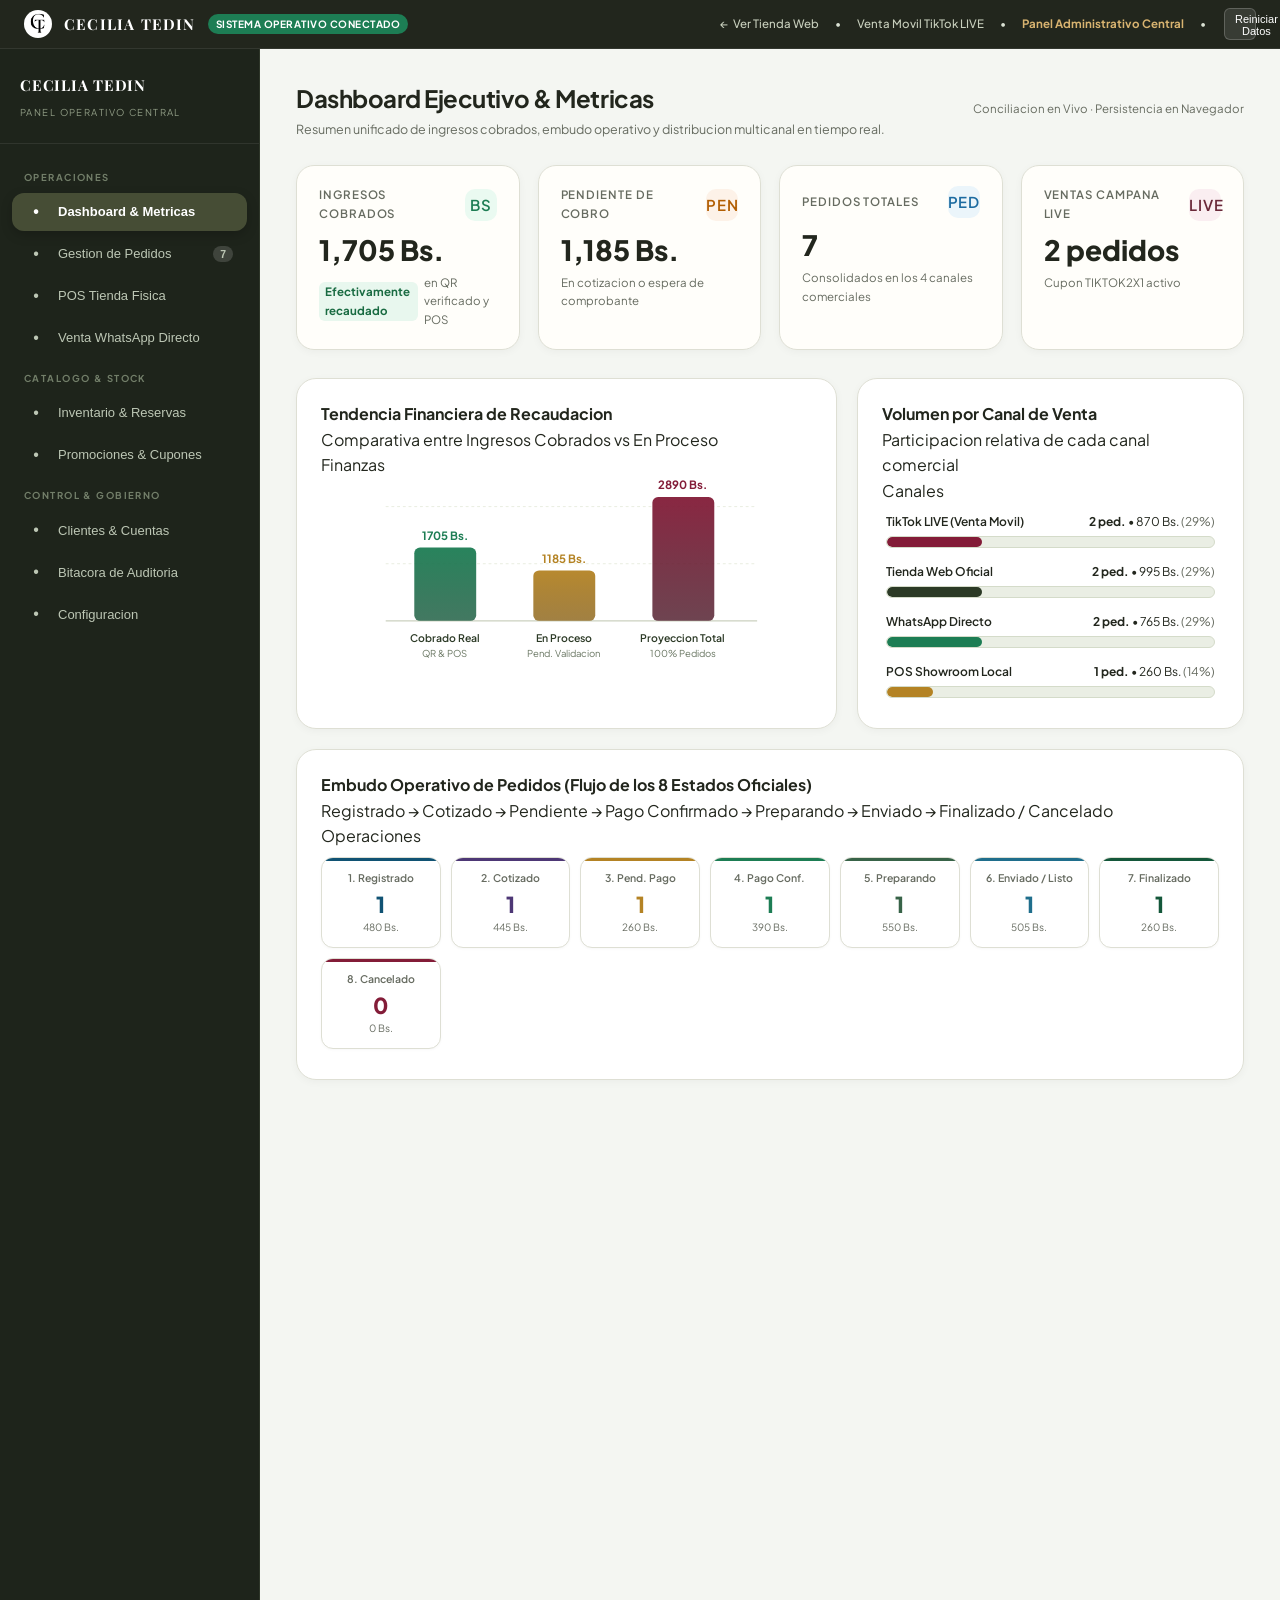
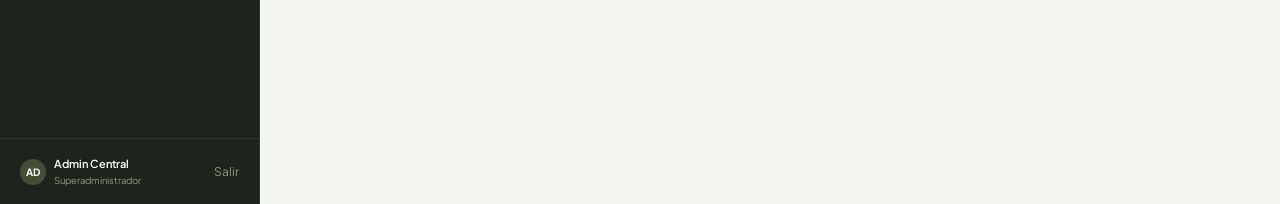
==== commit ab655232: "fix: eliminar margen blanco superior en los tres html y remover logo duplicado del sidebar en admin" ====
--- a/admin.html
+++ b/admin.html
@@ -11,10 +11,10 @@
   <!-- Estilos de la Propuesta Integral -->
   <link rel="stylesheet" href="./proposal-styles.css">
 </head>
-<body style="background:var(--ct-bg);min-height:100vh;display:flex;flex-direction:column;margin:0;">
+<body style="background:var(--ct-bg);min-height:100vh;display:flex;flex-direction:column;margin:0;padding:0;">
 
   <!-- ========================================================================
-       BARRA SUPERIOR DE NAVEGACIÓN INSTITUCIONAL
+       BARRA SUPERIOR DE NAVEGACION INSTITUCIONAL
        ======================================================================== -->
   <header class="top-portal-bar">
     <div style="display:flex;align-items:center;gap:12px;">
@@ -29,7 +29,7 @@
       </a>
       <span>&bull;</span>
       <a href="live.html" class="top-portal-link">
-        Venta Móvil TikTok LIVE
+        Venta Movil TikTok LIVE
       </a>
       <span>&bull;</span>
       <span class="top-portal-link active" style="color:#d8b370;font-weight:700;">
@@ -50,7 +50,6 @@
     <aside class="admin-sidebar">
       <div class="sidebar-header">
         <div class="admin-corp-logo">
-          <img src="./CECILIA%20TEDIN%20LIVE%20%C2%B7%20Pedidos%20por%20WhatsApp_files/57936c4e7aa42d4fdf61e33615a19e2525ccbde2e2fb24cf69b07554b99a0174.jpg" alt="Logo">
           <div class="corp-titles">
             <h2>CECILIA TEDIN</h2>
             <span>Panel Operativo Central</span>
--- a/proposal-styles.css
+++ b/proposal-styles.css
@@ -69,7 +69,8 @@
   color: var(--ct-ink);
   line-height: 1.6;
   overflow-x: hidden;
-  padding-top: 76px; /* Para la barra de control fija */
+  padding-top: 0;
+  margin: 0;
 }
 
 /* ==========================================================================
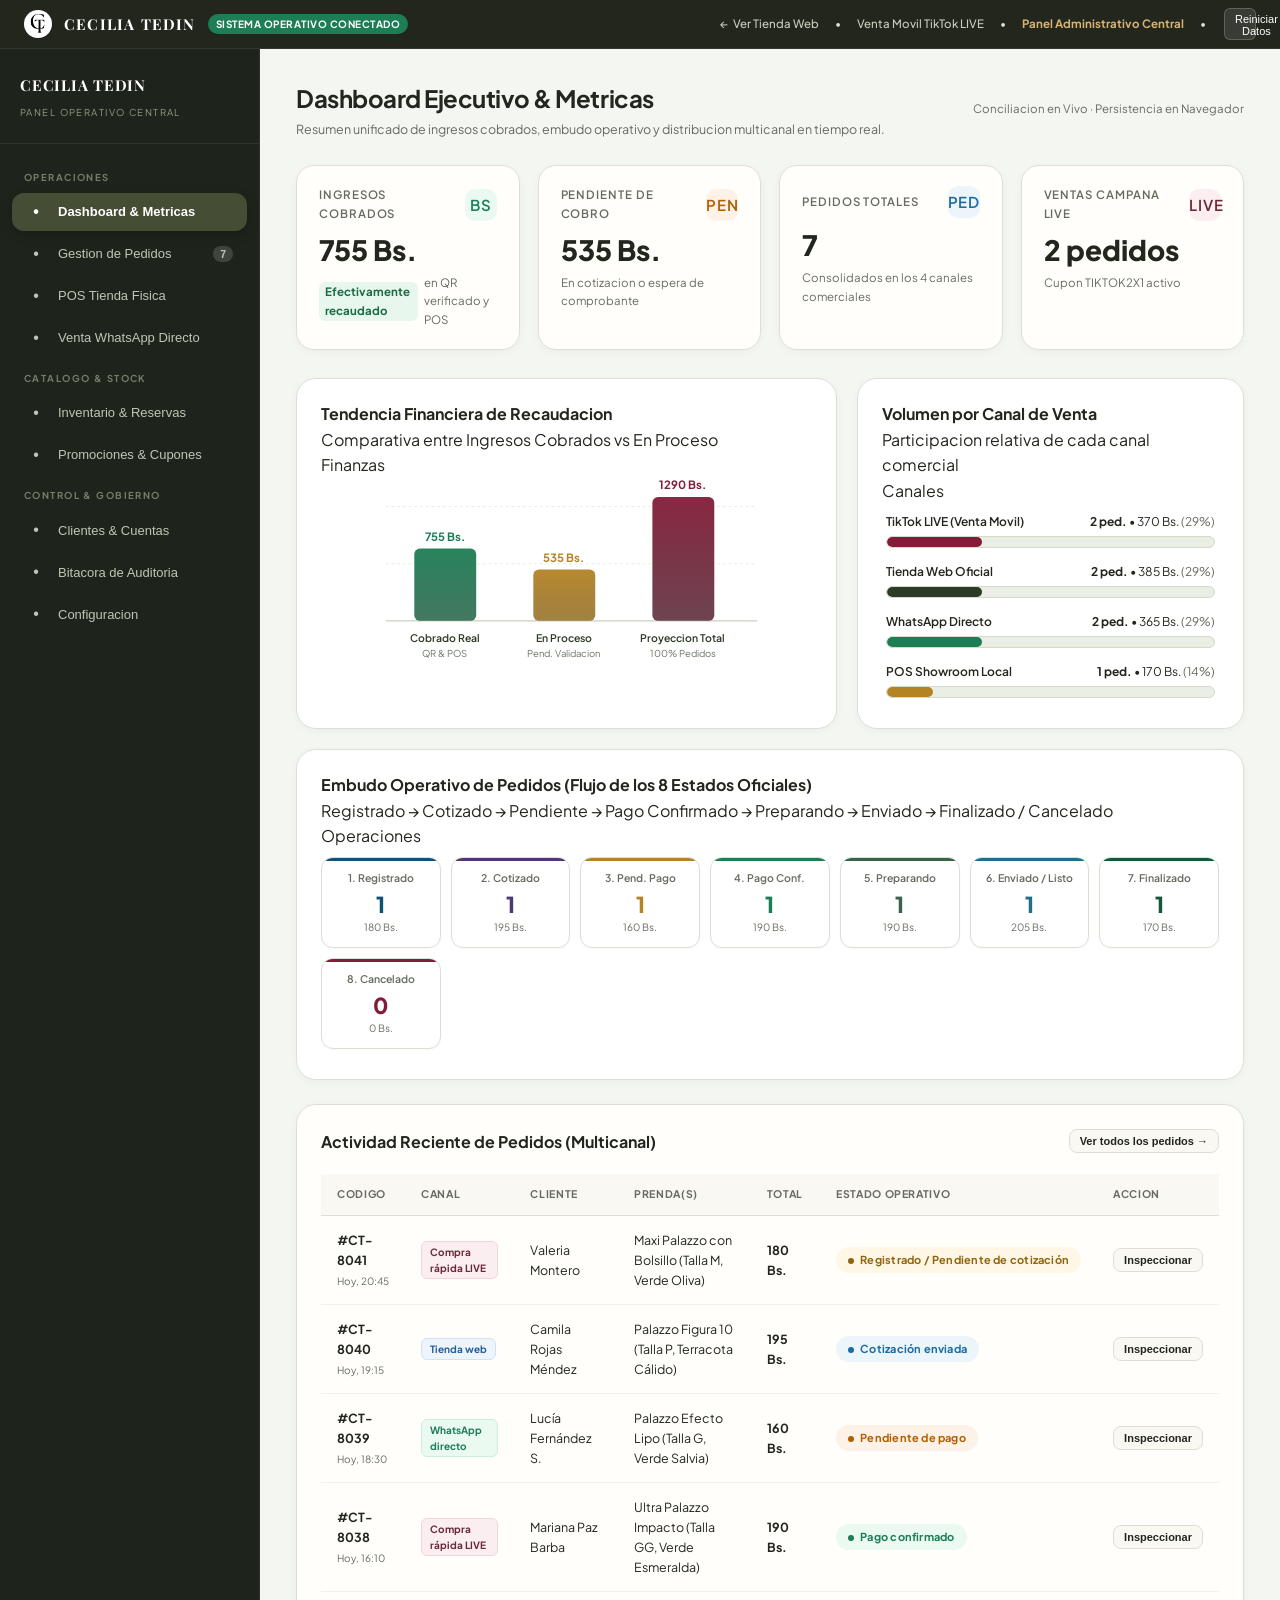
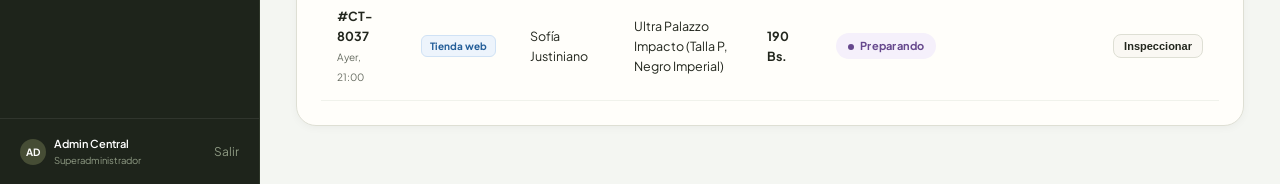
==== commit 26caf142: "feat: actualizar catalogo con los 4 productos reales de la marca y sus precios oficiales (180, 170, " ====
--- a/admin.html
+++ b/admin.html
@@ -316,11 +316,11 @@
 
             <!-- Filtro de Categorias POS -->
             <div class="pos-categories-pills" id="pos-category-pills">
-              <button type="button" class="pos-cat-pill active" onclick="window.CTApp.filterPOSCategory('all', this)">Todos</button>
-              <button type="button" class="pos-cat-pill" onclick="window.CTApp.filterPOSCategory('gala', this)">Alta Costura</button>
-              <button type="button" class="pos-cat-pill" onclick="window.CTApp.filterPOSCategory('sastreria', this)">Sastreria</button>
-              <button type="button" class="pos-cat-pill" onclick="window.CTApp.filterPOSCategory('satens', this)">Blusas</button>
-              <button type="button" class="pos-cat-pill" onclick="window.CTApp.filterPOSCategory('abrigos', this)">Abrigos</button>
+              <button type="button" class="pos-cat-pill active" onclick="window.CTApp.filterPOSCategory('all', this)">Todos los Modelos</button>
+              <button type="button" class="pos-cat-pill" onclick="window.CTApp.filterPOSCategory('maxi-palazzo', this)">Maxi con Bolsillo</button>
+              <button type="button" class="pos-cat-pill" onclick="window.CTApp.filterPOSCategory('figura-10', this)">Figura 10</button>
+              <button type="button" class="pos-cat-pill" onclick="window.CTApp.filterPOSCategory('efecto-lipo', this)">Efecto Lipo</button>
+              <button type="button" class="pos-cat-pill" onclick="window.CTApp.filterPOSCategory('ultra-palazzo', this)">Ultra Palazzo</button>
             </div>
 
             <!-- Cuadricula de Prendas Disponibles -->
@@ -402,11 +402,10 @@
           <div class="form-group-field">
             <label>Seleccionar Prenda del Catalogo</label>
             <select id="manual-product-select" class="form-group-field" style="width:100%;padding:12px;border-radius:14px;border:1px solid var(--ct-line);background:#fff;">
-              <option value="2">Conjunto Sastrero Lino Oliva - 480 Bs.</option>
-              <option value="1">Vestido Gala Sirena Burdeos - 420 Bs.</option>
-              <option value="3">Blusa Kimono Saten Champan - 260 Bs.</option>
-              <option value="4">Vestido Drapeado Noche Noir - 390 Bs.</option>
-              <option value="5">Tapado Cachemira & Lana - 550 Bs.</option>
+              <option value="1">Maxi Palazzo con Bolsillo - 180 Bs.</option>
+              <option value="2">Palazzo Figura 10 - 170 Bs.</option>
+              <option value="3">Palazzo Efecto Lipo - 160 Bs.</option>
+              <option value="4">Ultra Palazzo Impacto - 190 Bs.</option>
             </select>
           </div>
 
